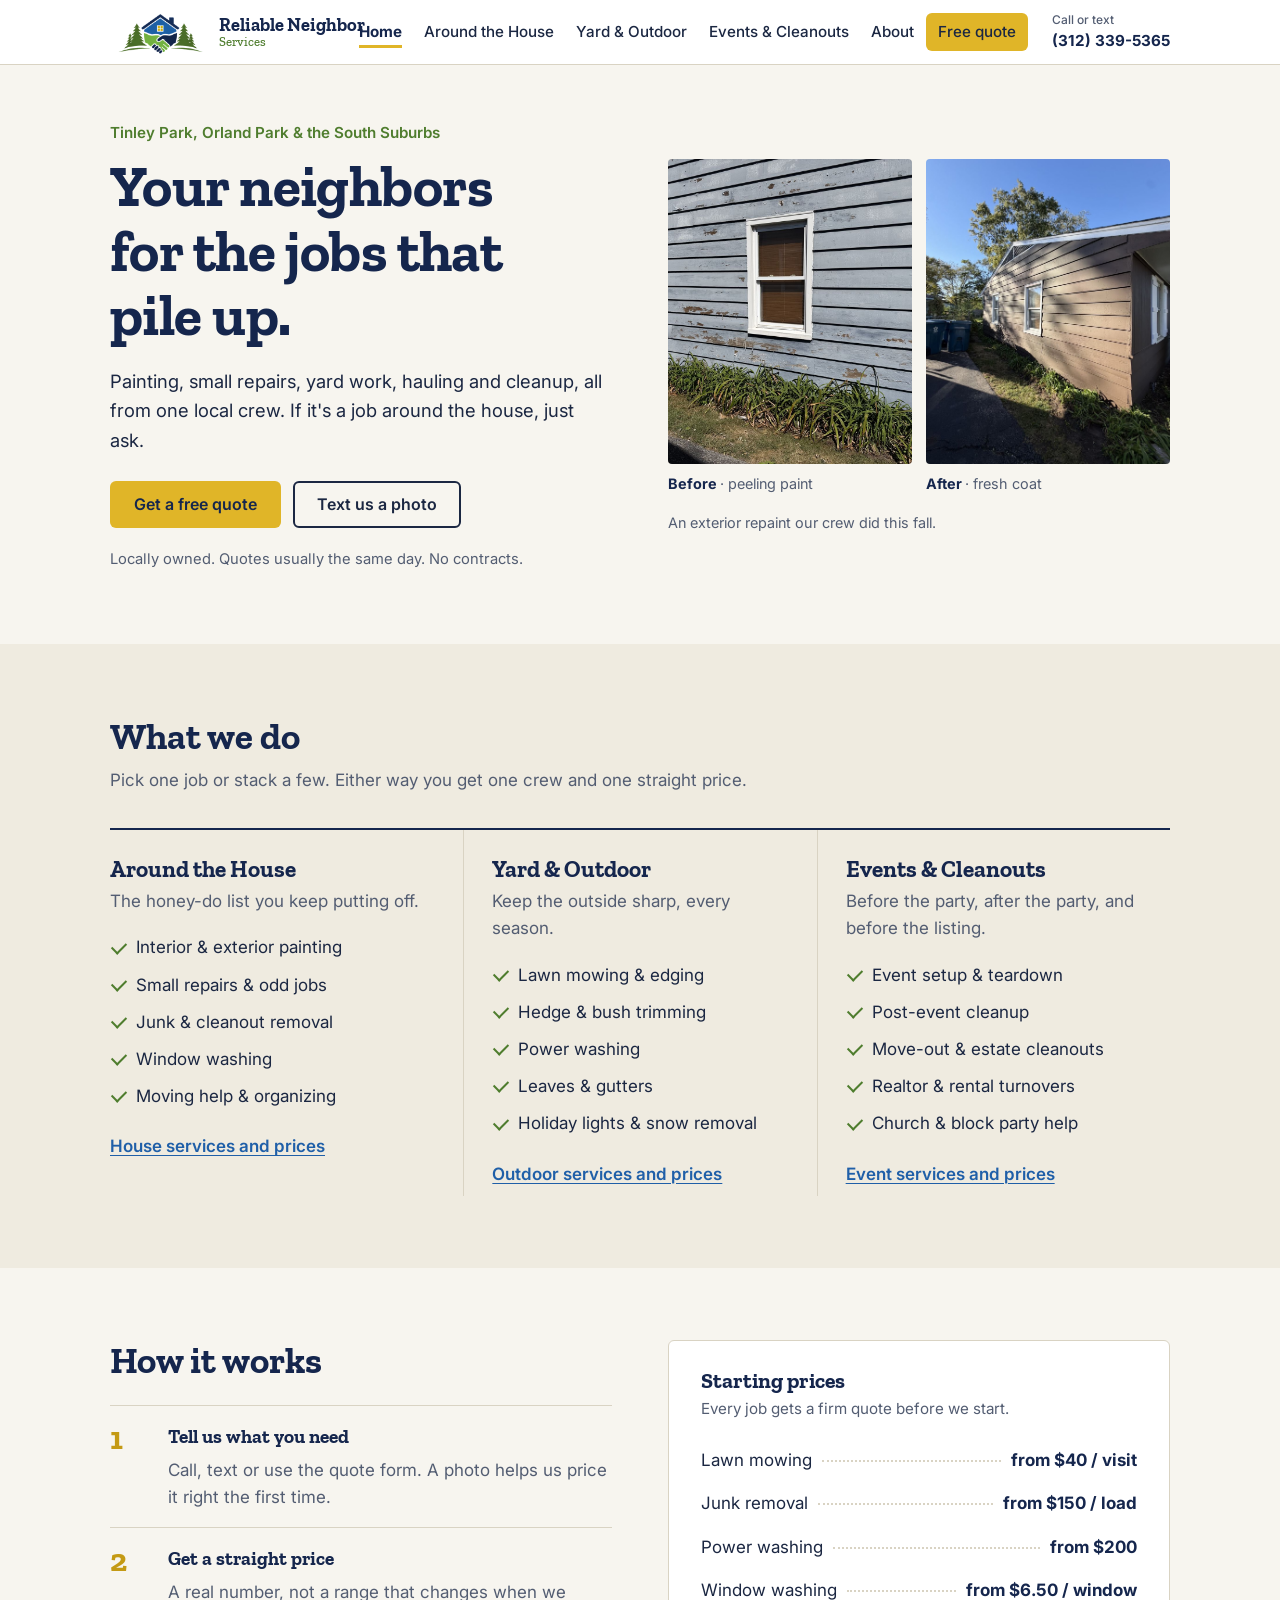
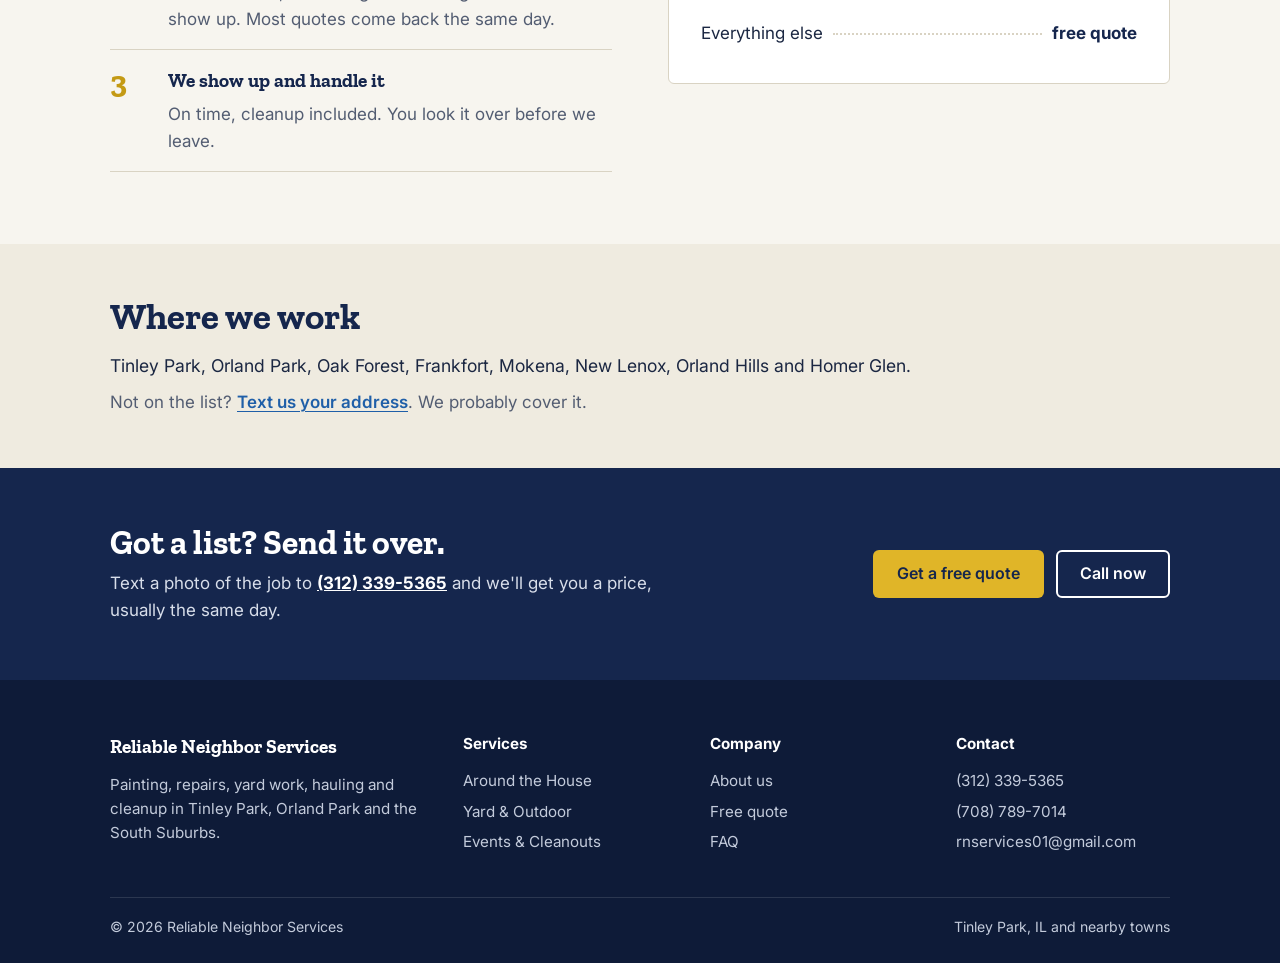
==== index.html @ 175cf283 "Fix broken images and quote form, refresh design - Add the missing before/after job photos (resized " ====
<!doctype html>
<html lang="en">
<head>
  <meta charset="UTF-8" />
  <meta name="viewport" content="width=device-width, initial-scale=1" />
  <title>Reliable Neighbor Services | Handyman, Painting &amp; Yard Work in Tinley Park</title>
  <meta name="description" content="Local crew for painting, small repairs, lawn and hedge care, power washing, junk removal and event cleanup in Tinley Park, Orland Park and the South Suburbs. Free quotes, usually same day." />
  <link rel="canonical" href="https://reliableneighbors.com/" />
  <meta property="og:type" content="website" />
  <meta property="og:title" content="Reliable Neighbor Services | Handyman, Painting &amp; Yard Work in Tinley Park" />
  <meta property="og:description" content="Local crew for painting, small repairs, lawn and hedge care, power washing, junk removal and event cleanup in Tinley Park, Orland Park and the South Suburbs. Free quotes, usually same day." />
  <meta property="og:image" content="https://reliableneighbors.com/assets/after-siding.jpg" />
  <link rel="preconnect" href="https://fonts.googleapis.com" />
  <link rel="preconnect" href="https://fonts.gstatic.com" crossorigin />
  <link href="https://fonts.googleapis.com/css2?family=Zilla+Slab:wght@600;700&family=Inter:wght@400;500;600;700&display=swap" rel="stylesheet" />
  <link rel="icon" href="favicon.ico" sizes="any" />
  <link rel="apple-touch-icon" href="assets/logo-icon.png" />
  <link rel="stylesheet" href="style.css" />
  <script src="script.js" defer></script>
  <script type="application/ld+json">
  {"@context":"https://schema.org","@type":"HomeAndConstructionBusiness","name":"Reliable Neighbor Services","url":"https://reliableneighbors.com/","logo":"https://reliableneighbors.com/assets/logo-icon.png","image":"https://reliableneighbors.com/assets/after-siding.jpg","telephone":"+1-312-339-5365","email":"rnservices01@gmail.com","areaServed":["Tinley Park","Orland Park","Oak Forest","Frankfort","Mokena","New Lenox","Orland Hills","Homer Glen"]}
  </script>
</head>
<body>
<a class="skip" href="#main">Skip to content</a>

<header class="site">
  <div class="wrap head">
    <a href="index.html" class="brand">
      <img src="assets/logo-mark.png" alt="" width="99" height="44" />
      <span>Reliable Neighbor<small>Services</small></span>
    </a>
    <button class="menu-btn" type="button" aria-expanded="false" aria-controls="site-nav">Menu</button>
    <nav class="main" id="site-nav" aria-label="Main">
      <ul>
        <li><a href="index.html" aria-current="page">Home</a></li>
        <li><a href="around-the-house.html">Around the House</a></li>
        <li><a href="yard-outdoor.html">Yard &amp; Outdoor</a></li>
        <li><a href="events.html">Events &amp; Cleanouts</a></li>
        <li><a href="about.html">About</a></li>
        <li><a href="contact.html" class="btn btn-gold">Free quote</a></li>
      </ul>
    </nav>
    <a class="head-phone" href="tel:+13123395365"><small>Call or text</small>(312) 339-5365</a>
  </div>
</header>

<main id="main">
  <section class="hero">
    <div class="wrap hero-grid">
      <div>
        <p class="where">Tinley Park, Orland Park &amp; the South Suburbs</p>
        <h1>Your neighbors for the jobs that pile up.</h1>
        <p class="lede">Painting, small repairs, yard work, hauling and cleanup, all from one local crew. If it's a job around the house, just ask.</p>
        <div class="actions">
          <a class="btn btn-gold" href="contact.html">Get a free quote</a>
          <a class="btn btn-line" href="sms:+13123395365">Text us a photo</a>
        </div>
        <p class="fine">Locally owned. Quotes usually the same day. No contracts.</p>
      </div>
      <div class="ba">
          <figure>
            <img src="assets/before-siding.jpg" alt="Side of a house with old, peeling light-blue paint on the siding" width="1400" height="1050" loading="eager" />
            <figcaption>Before <span>&middot; peeling paint</span></figcaption>
          </figure>
          <figure>
            <img src="assets/after-siding.jpg" alt="The same house after our crew repainted the siding a warm brown" width="1050" height="1400" loading="eager" />
            <figcaption>After <span>&middot; fresh coat</span></figcaption>
          </figure>
          <p class="ba-note">An exterior repaint our crew did this fall.</p>
        </div>
    </div>
  </section>

  <section class="alt">
    <div class="wrap">
      <div class="sec-head">
        <h2>What we do</h2>
        <p>Pick one job or stack a few. Either way you get one crew and one straight price.</p>
      </div>
      <div class="divisions">
        <div class="division">
          <h3><a href="around-the-house.html">Around the House</a></h3>
          <p>The honey-do list you keep putting off.</p>
          <ul class="ticks">
            <li>Interior &amp; exterior painting</li>
            <li>Small repairs &amp; odd jobs</li>
            <li>Junk &amp; cleanout removal</li>
            <li>Window washing</li>
            <li>Moving help &amp; organizing</li>
          </ul>
          <a class="link" href="around-the-house.html">House services and prices</a>
        </div>
        <div class="division">
          <h3><a href="yard-outdoor.html">Yard &amp; Outdoor</a></h3>
          <p>Keep the outside sharp, every season.</p>
          <ul class="ticks">
            <li>Lawn mowing &amp; edging</li>
            <li>Hedge &amp; bush trimming</li>
            <li>Power washing</li>
            <li>Leaves &amp; gutters</li>
            <li>Holiday lights &amp; snow removal</li>
          </ul>
          <a class="link" href="yard-outdoor.html">Outdoor services and prices</a>
        </div>
        <div class="division">
          <h3><a href="events.html">Events &amp; Cleanouts</a></h3>
          <p>Before the party, after the party, and before the listing.</p>
          <ul class="ticks">
            <li>Event setup &amp; teardown</li>
            <li>Post-event cleanup</li>
            <li>Move-out &amp; estate cleanouts</li>
            <li>Realtor &amp; rental turnovers</li>
            <li>Church &amp; block party help</li>
          </ul>
          <a class="link" href="events.html">Event services and prices</a>
        </div>
      </div>
    </div>
  </section>

  <section>
    <div class="wrap split">
      <div>
        <h2 class="sec">How it works</h2>
        <ol class="steps" style="margin-top:24px">
          <li><b>Tell us what you need</b><p>Call, text or use the quote form. A photo helps us price it right the first time.</p></li>
          <li><b>Get a straight price</b><p>A real number, not a range that changes when we show up. Most quotes come back the same day.</p></li>
          <li><b>We show up and handle it</b><p>On time, cleanup included. You look it over before we leave.</p></li>
        </ol>
      </div>
      <div class="rates">
        <h3>Starting prices</h3>
        <p class="sub">Every job gets a firm quote before we start.</p>
        <ul class="rate-list">
          <li><span class="n">Lawn mowing</span><span class="p">from $40 / visit</span></li>
          <li><span class="n">Junk removal</span><span class="p">from $150 / load</span></li>
          <li><span class="n">Power washing</span><span class="p">from $200</span></li>
          <li><span class="n">Window washing</span><span class="p">from $6.50 / window</span></li>
          <li><span class="n">Everything else</span><span class="p">free quote</span></li>
        </ul>
      </div>
    </div>
  </section>

  <section class="alt tight">
    <div class="wrap">
      <h2 class="sec">Where we work</h2>
      <p class="towns" style="margin-top:12px">Tinley Park, Orland Park, Oak Forest, Frankfort, Mokena, New Lenox, Orland Hills and Homer Glen.</p>
      <p class="muted" style="margin-top:6px">Not on the list? <a class="link" href="sms:+13123395365">Text us your address</a>. We probably cover it.</p>
    </div>
  </section>

  <!-- REVIEWS: add 2-3 real ones here once you have them (first name + last initial + town). -->

  <section class="cta-band">
    <div class="wrap">
      <div>
        <h2>Got a list? Send it over.</h2>
        <p>Text a photo of the job to <a href="sms:+13123395365">(312) 339-5365</a> and we'll get you a price, usually the same day.</p>
      </div>
      <div class="actions">
        <a class="btn btn-gold" href="contact.html">Get a free quote</a>
        <a class="btn btn-line" href="tel:+13123395365">Call now</a>
      </div>
    </div>
  </section>
</main>

<footer class="site">
  <div class="wrap">
    <div class="foot-grid">
      <div>
        <div class="foot-name">Reliable Neighbor Services</div>
        <p>Painting, repairs, yard work, hauling and cleanup in Tinley Park, Orland Park and the South Suburbs.</p>
      </div>
      <div>
        <h4>Services</h4>
        <ul>
          <li><a href="around-the-house.html">Around the House</a></li>
          <li><a href="yard-outdoor.html">Yard &amp; Outdoor</a></li>
          <li><a href="events.html">Events &amp; Cleanouts</a></li>
        </ul>
      </div>
      <div>
        <h4>Company</h4>
        <ul>
          <li><a href="about.html">About us</a></li>
          <li><a href="contact.html">Free quote</a></li>
          <li><a href="contact.html#faq">FAQ</a></li>
        </ul>
      </div>
      <div>
        <h4>Contact</h4>
        <ul>
          <li><a href="tel:+13123395365">(312) 339-5365</a></li>
          <li><a href="tel:+17087897014">(708) 789-7014</a></li>
          <li><a href="mailto:rnservices01@gmail.com">rnservices01@gmail.com</a></li>
        </ul>
      </div>
    </div>
    <div class="foot-bottom">
      <span>&copy; 2026 Reliable Neighbor Services</span>
      <span>Tinley Park, IL and nearby towns</span>
    </div>
  </div>
</footer>

<div class="callbar">
  <a href="tel:+13123395365">Call</a>
  <a href="sms:+13123395365">Text for a quote</a>
</div>
</body>
</html>
---- style.css ----
/* Reliable Neighbor Services
   Colors and fonts follow 01 Brand/Brand Guide.txt */
:root {
  --navy: #15264d;
  --navy-dk: #0e1b38;
  --blue: #1f5fa8;
  --green: #4f7d2e;
  --gold: #e0b528;
  --gold-dk: #c49a14;
  --paper: #f7f5ef;
  --paper-2: #efebe0;
  --ink: #1b2742;
  --soft: #535d72;
  --line: #d9d3c3;
}

* { box-sizing: border-box; }
body {
  margin: 0;
  background: var(--paper);
  color: var(--ink);
  font-family: "Inter", system-ui, -apple-system, "Segoe UI", sans-serif;
  font-size: 1.0625rem;
  line-height: 1.6;
  -webkit-font-smoothing: antialiased;
}
h1, h2, h3 { font-family: "Zilla Slab", Georgia, serif; margin: 0; line-height: 1.12; font-weight: 700; color: var(--navy); }
p { margin: 0; }
a { color: inherit; }
ul, ol { margin: 0; padding: 0; list-style: none; }
img { max-width: 100%; height: auto; display: block; }
.wrap { max-width: 1100px; margin: 0 auto; padding: 0 20px; }
.muted { color: var(--soft); }

:focus-visible { outline: 3px solid var(--gold); outline-offset: 2px; }

.skip { position: absolute; left: -9999px; top: 0; background: var(--navy); color: #fff; padding: 10px 16px; z-index: 100; }
.skip:focus { left: 10px; top: 10px; }

/* ---------- Buttons ---------- */
.btn {
  display: inline-block;
  padding: 12px 22px;
  border-radius: 6px;
  font-family: inherit;
  font-size: 1rem;
  font-weight: 600;
  line-height: 1.2;
  text-decoration: none;
  border: 2px solid transparent;
  cursor: pointer;
  text-align: center;
}
.btn-gold { background: var(--gold); color: var(--navy); }
.btn-gold:hover { background: var(--gold-dk); }
.btn-navy { background: var(--navy); color: #fff; }
.btn-navy:hover { background: var(--blue); }
.btn-line { border-color: currentColor; background: transparent; }
.btn-line:hover { background: rgba(127, 127, 127, 0.12); }
.btn[disabled] { opacity: 0.6; cursor: wait; }

.link { color: var(--blue); font-weight: 600; text-decoration: underline; text-underline-offset: 3px; text-decoration-thickness: 1px; }
.link:hover { text-decoration-thickness: 2px; }

/* ---------- Header ---------- */
header.site { background: #fff; border-bottom: 1px solid var(--line); position: sticky; top: 0; z-index: 50; }
.head { display: flex; align-items: center; gap: 24px; padding-top: 10px; padding-bottom: 10px; }
.brand { display: flex; align-items: center; gap: 10px; text-decoration: none; color: var(--navy); }
.brand img { height: 44px; width: auto; }
.brand span { white-space: nowrap; font-family: "Zilla Slab", serif; font-weight: 700; font-size: 1.15rem; line-height: 1.05; }
.brand small { display: block; font-size: 0.8rem; font-weight: 500; color: var(--green); }
nav.main { margin-left: auto; }
nav.main ul { display: flex; gap: 2px; align-items: center; }
nav.main a { display: block; white-space: nowrap; padding: 8px 10px; font-weight: 500; font-size: 0.95rem; color: var(--ink); text-decoration: none; }
nav.main a:hover { color: var(--blue); }
nav.main a[aria-current="page"] { color: var(--navy); font-weight: 700; text-decoration: underline; text-decoration-color: var(--gold); text-decoration-thickness: 3px; text-underline-offset: 8px; }
.head-phone { font-weight: 700; color: var(--navy); text-decoration: none; white-space: nowrap; font-size: 0.95rem; }
.head-phone small { display: block; font-weight: 500; color: var(--soft); font-size: 0.75rem; }
.menu-btn { display: none; margin-left: auto; background: none; border: 1px solid var(--line); border-radius: 6px; padding: 8px 14px; font-family: inherit; font-size: 0.95rem; font-weight: 600; color: var(--navy); cursor: pointer; }
@media (max-width: 1180px) { .head-phone { display: none; } }
@media (max-width: 960px) {
  .menu-btn { display: block; }
  nav.main { display: none; position: absolute; top: 100%; left: 0; right: 0; background: #fff; border-bottom: 1px solid var(--line); }
  nav.main.open { display: block; }
  nav.main ul { flex-direction: column; align-items: stretch; padding: 8px 20px 18px; }
  nav.main a { padding: 12px 0; border-bottom: 1px solid var(--paper-2); font-size: 1rem; }
  nav.main a[aria-current="page"] { text-underline-offset: 6px; }
  nav.main .btn { margin-top: 12px; border-bottom: 0; }
}

/* ---------- Home hero ---------- */
.hero { padding: 56px 0 72px; }
.hero-grid { display: grid; grid-template-columns: 1fr 1fr; gap: 56px; align-items: center; }
.hero .where { font-weight: 600; color: var(--green); font-size: 0.95rem; }
.hero h1 { font-size: clamp(2.3rem, 5vw, 3.6rem); margin-top: 10px; max-width: 14ch; letter-spacing: -0.01em; }
.hero .lede { margin-top: 18px; font-size: 1.15rem; max-width: 44ch; }
.actions { margin-top: 26px; display: flex; gap: 12px; flex-wrap: wrap; align-items: center; }
.hero .fine { margin-top: 20px; font-size: 0.92rem; color: var(--soft); }
@media (max-width: 860px) { .hero { padding: 36px 0 56px; } .hero-grid { grid-template-columns: 1fr; gap: 36px; } }

/* Before / after photos */
.ba { display: grid; grid-template-columns: 1fr 1fr; gap: 14px; margin: 0; }
.ba figure { margin: 0; }
.ba img { width: 100%; aspect-ratio: 4 / 5; object-fit: cover; border-radius: 4px; background: var(--paper-2); }
.ba figure:first-child img { object-position: 62% 50%; }
.ba figcaption { margin-top: 8px; font-weight: 700; font-size: 0.9rem; color: var(--navy); }
.ba figcaption span { font-weight: 400; color: var(--soft); }
.ba-note { grid-column: 1 / -1; font-size: 0.9rem; color: var(--soft); margin-top: 2px; }

/* ---------- Sub-page header ---------- */
.page-hero { background: var(--navy); color: #fff; padding: 52px 0 48px; }
.crumb { font-size: 0.9rem; color: #b7c0d3; }
.crumb a { color: #fff; }
.page-hero h1 { color: #fff; font-size: clamp(2rem, 4.2vw, 2.9rem); margin-top: 8px; max-width: 22ch; }
.page-hero p { margin-top: 14px; color: #d8deea; font-size: 1.1rem; max-width: 58ch; }

/* ---------- Sections ---------- */
section { padding: 72px 0; }
section.tight { padding: 52px 0; }
.alt { background: var(--paper-2); }
.sec-head { max-width: 62ch; margin-bottom: 34px; }
.sec-head h2, h2.sec { font-size: clamp(1.75rem, 3.2vw, 2.3rem); }
.sec-head p { margin-top: 10px; color: var(--soft); }
.kicker { font-weight: 600; color: var(--green); font-size: 0.95rem; margin-bottom: 6px; }

/* Home: what we do (three columns, rules between) */
.divisions { display: grid; grid-template-columns: repeat(3, 1fr); border-top: 2px solid var(--navy); }
.division { padding: 26px 28px 8px 0; }
.division + .division { padding-left: 28px; border-left: 1px solid var(--line); }
.division h3 { font-size: 1.45rem; }
.division h3 a { text-decoration: none; }
.division h3 a:hover { color: var(--blue); }
.division > p { color: var(--soft); margin-top: 6px; }
.division ul { margin: 14px 0 18px; }
.division li { padding: 3px 0; }
@media (max-width: 860px) {
  .divisions { grid-template-columns: 1fr; }
  .division, .division + .division { padding: 24px 0 8px; border-left: 0; }
  .division + .division { border-top: 1px solid var(--line); }
}

/* Rate card / price list */
.rates { background: #fff; border: 1px solid var(--line); border-radius: 6px; padding: 28px 32px; }
.rates h3 { font-size: 1.35rem; }
.rates .sub { color: var(--soft); font-size: 0.95rem; margin-top: 4px; }
.rate-list { margin-top: 18px; }
.rate-list li { display: flex; align-items: baseline; gap: 10px; padding: 8px 0; }
.rate-list li::after { content: ""; order: 2; flex: 1; border-bottom: 2px dotted var(--line); transform: translateY(-4px); }
.rate-list .n { order: 1; }
.rate-list .p { order: 3; font-weight: 700; color: var(--navy); white-space: nowrap; }

/* Two-up layout */
.split { display: grid; grid-template-columns: 1fr 1fr; gap: 56px; align-items: start; }
.split.center { align-items: center; }
@media (max-width: 860px) { .split { grid-template-columns: 1fr; gap: 36px; } }

/* Numbered steps (plain) */
.steps { counter-reset: s; }
.steps li { counter-increment: s; display: grid; grid-template-columns: 44px 1fr; gap: 4px 14px; padding: 16px 0; border-top: 1px solid var(--line); }
.steps li:last-child { border-bottom: 1px solid var(--line); }
.steps li::before { content: counter(s); grid-row: span 2; font-family: "Zilla Slab", serif; font-weight: 700; font-size: 2rem; line-height: 1; color: var(--gold-dk); }
.steps b { font-family: "Zilla Slab", serif; font-size: 1.2rem; color: var(--navy); }
.steps p { color: var(--soft); }

/* Simple checklist */
.ticks li { padding: 5px 0 5px 26px; position: relative; }
.ticks li::before { content: ""; position: absolute; left: 2px; top: 0.72em; width: 12px; height: 7px; border-left: 2.5px solid var(--green); border-bottom: 2.5px solid var(--green); transform: rotate(-45deg); }

/* Service list (sub-pages): rows instead of card grid */
.svc-list { display: grid; grid-template-columns: 1fr 1fr; column-gap: 56px; border-top: 2px solid var(--navy); }
.svc-list li { display: grid; grid-template-columns: 1fr auto; gap: 2px 18px; padding: 18px 0; border-bottom: 1px solid var(--line); }
.svc-list h3 { font-size: 1.2rem; }
.svc-list .price { font-weight: 700; color: var(--navy); white-space: nowrap; font-size: 0.95rem; text-align: right; }
.svc-list .price.ask { font-weight: 500; color: var(--soft); }
.svc-list p { grid-column: 1 / -1; color: var(--soft); font-size: 0.98rem; }
@media (max-width: 760px) { .svc-list { grid-template-columns: 1fr; } }

/* Boxed list */
.box { background: #fff; border: 1px solid var(--line); border-left: 4px solid var(--gold); border-radius: 4px; padding: 24px 28px; }
.box h3 { font-size: 1.25rem; margin-bottom: 8px; }
.box li { padding: 7px 0; border-bottom: 1px solid var(--paper-2); }
.box li:last-child { border: 0; }

/* Team */
.team { display: grid; grid-template-columns: repeat(3, 1fr); gap: 40px; }
.member h3 { font-size: 1.3rem; }
.member .role { color: var(--green); font-weight: 600; font-size: 0.95rem; }
.member p { color: var(--soft); margin-top: 10px; }
@media (max-width: 860px) { .team { grid-template-columns: 1fr; gap: 28px; } }

/* Towns */
.towns { font-size: 1.1rem; line-height: 1.9; }

/* CTA band */
.cta-band { background: var(--navy); color: #fff; padding: 56px 0; }
.cta-band .wrap { display: flex; justify-content: space-between; align-items: center; gap: 24px 40px; flex-wrap: wrap; }
.cta-band h2 { color: #fff; font-size: clamp(1.6rem, 3vw, 2.1rem); }
.cta-band p { color: #d8deea; margin-top: 8px; max-width: 54ch; }
.cta-band .actions { margin-top: 0; }
.cta-band .btn-line { color: #fff; }
.cta-band a:not(.btn) { color: #fff; font-weight: 700; }

/* FAQ */
.faq { max-width: 760px; }
details { border-bottom: 1px solid var(--line); padding: 16px 0; }
details:first-of-type { border-top: 1px solid var(--line); }
summary { font-weight: 600; cursor: pointer; color: var(--navy); }
details p { margin-top: 8px; color: var(--soft); }

/* ---------- Contact ---------- */
.contact-grid { display: grid; grid-template-columns: 0.8fr 1.2fr; gap: 56px; align-items: start; }
.info dt { font-weight: 700; color: var(--navy); margin-top: 22px; }
.info dt:first-child { margin-top: 0; }
.info dd { margin: 2px 0 0; color: var(--soft); }
.info dd.big a { font-family: "Zilla Slab", serif; font-size: 1.4rem; font-weight: 700; color: var(--navy); text-decoration: none; }
.info dd.big a:hover { color: var(--blue); }
form.quote { background: #fff; border: 1px solid var(--line); border-radius: 6px; padding: 30px; }
form.quote h2 { font-size: 1.6rem; }
form.quote .intro { color: var(--soft); margin: 6px 0 22px; font-size: 0.98rem; }
.field { margin-bottom: 16px; }
.field label { display: block; font-size: 0.95rem; font-weight: 600; margin-bottom: 6px; color: var(--navy); }
.field label .opt { font-weight: 400; color: var(--soft); }
.field input, .field select, .field textarea {
  width: 100%; padding: 11px 12px; border: 1px solid #c9c2ae; border-radius: 4px;
  font: inherit; font-size: 1rem; background: #fff; color: var(--ink);
}
.field input:focus, .field select:focus, .field textarea:focus { border-color: var(--navy); outline: 2px solid var(--gold); outline-offset: 0; }
.field input:user-invalid, .field select:user-invalid { border-color: #b3261e; }
.field textarea { min-height: 120px; resize: vertical; }
.two { display: grid; grid-template-columns: 1fr 1fr; gap: 0 14px; }
.hp { position: absolute; left: -9999px; width: 1px; height: 1px; overflow: hidden; }
form.quote button[type="submit"] { width: 100%; margin-top: 4px; }
.form-note { margin-top: 12px; font-size: 0.88rem; color: var(--soft); text-align: center; }
.form-status { margin-top: 14px; padding: 14px 16px; border-radius: 4px; background: #fdf1ef; border: 1px solid #e4b4ad; color: #6e1d16; font-size: 0.95rem; }
.form-status a { font-weight: 700; }
@media (max-width: 860px) { .contact-grid { grid-template-columns: 1fr; gap: 40px; } }
@media (max-width: 560px) { .two { grid-template-columns: 1fr; } form.quote { padding: 22px 18px; } }

/* ---------- Footer ---------- */
footer.site { background: var(--navy-dk); color: #c3cbdb; padding: 52px 0 24px; font-size: 0.95rem; }
footer.site a { text-decoration: none; }
footer.site a:hover { color: #fff; text-decoration: underline; }
.foot-grid { display: grid; grid-template-columns: 1.5fr 1fr 1fr 1fr; gap: 32px; }
.foot-name { font-family: "Zilla Slab", serif; font-weight: 700; font-size: 1.2rem; color: #fff; }
footer.site p { margin-top: 10px; max-width: 34ch; }
footer.site h4 { color: #fff; font-size: 0.95rem; margin: 0 0 10px; }
footer.site li { padding: 3px 0; }
.foot-bottom { margin-top: 40px; padding-top: 18px; border-top: 1px solid rgba(255, 255, 255, 0.12); display: flex; justify-content: space-between; flex-wrap: wrap; gap: 10px; font-size: 0.88rem; }
@media (max-width: 860px) { .foot-grid { grid-template-columns: 1fr 1fr; } }
@media (max-width: 520px) { .foot-grid { grid-template-columns: 1fr; } }

/* Mobile call bar */
.callbar { display: none; }
@media (max-width: 700px) {
  .callbar { display: flex; position: fixed; bottom: 0; left: 0; right: 0; z-index: 60; border-top: 1px solid rgba(0, 0, 0, 0.15); }
  .callbar a { flex: 1; text-align: center; padding: 15px; font-weight: 700; text-decoration: none; }
  .callbar a:first-child { background: var(--navy); color: #fff; }
  .callbar a:last-child { background: var(--gold); color: var(--navy); }
  body { padding-bottom: 54px; }
}
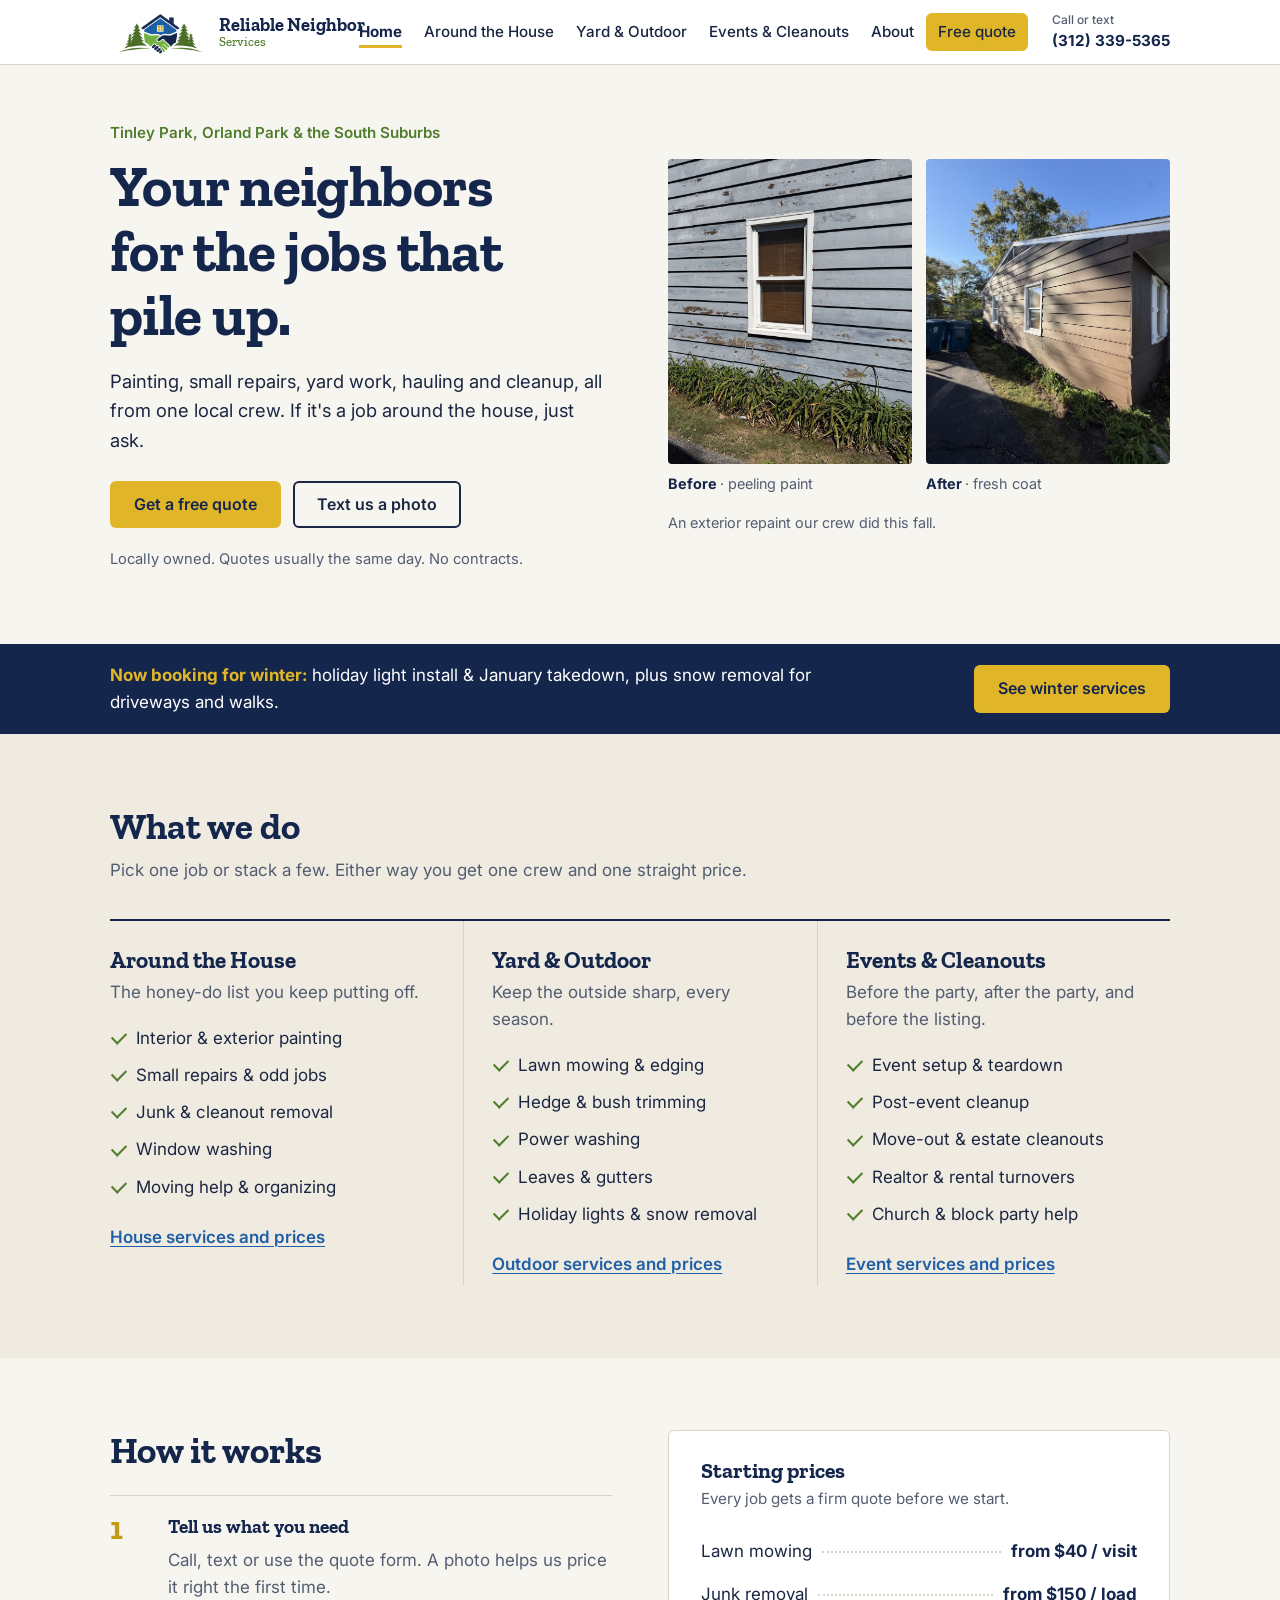
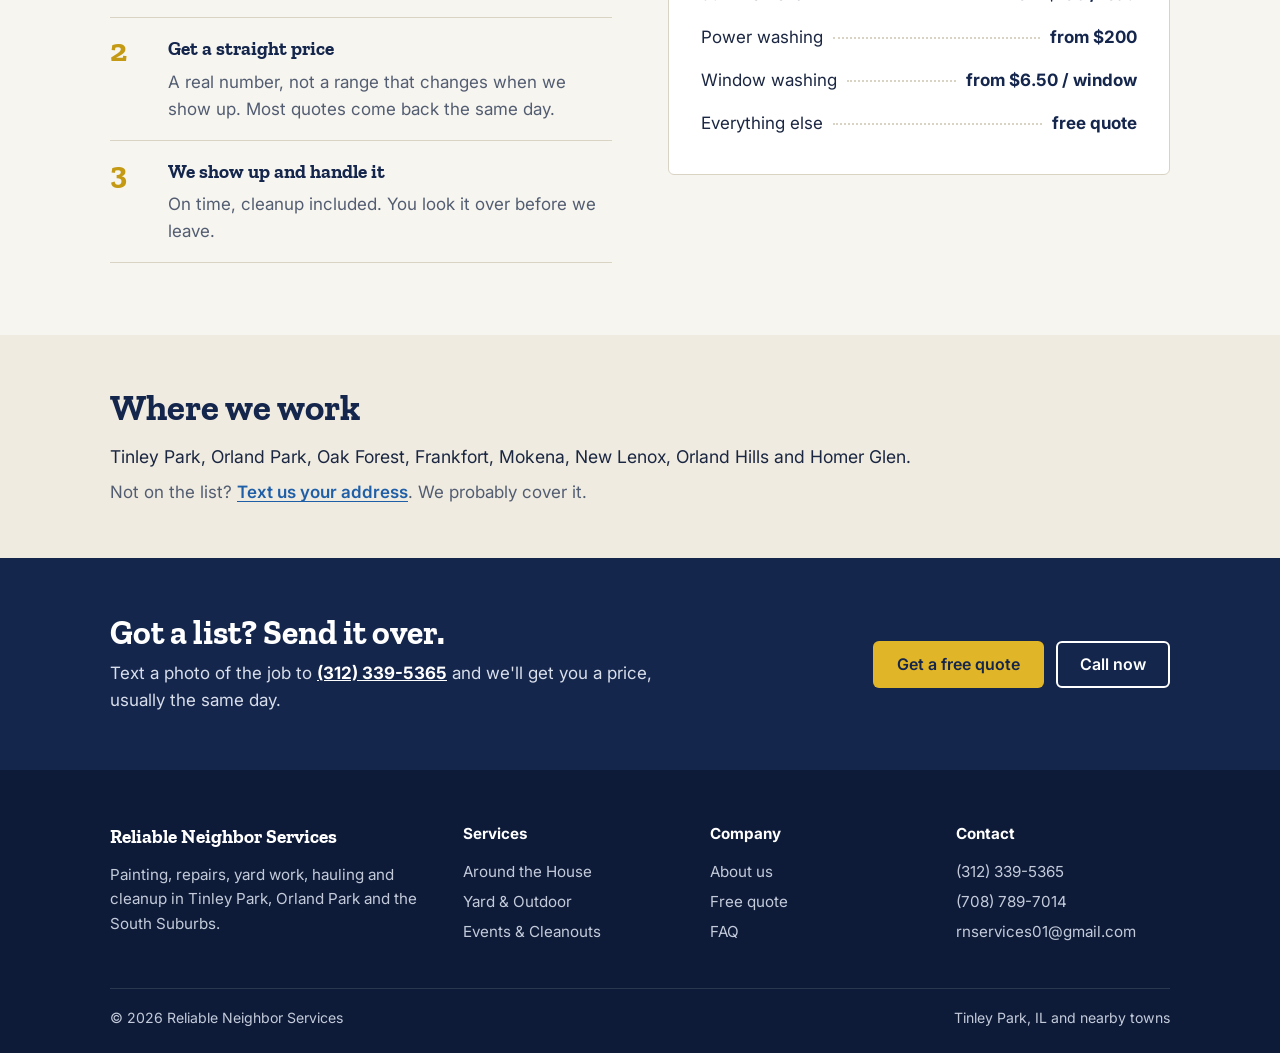
==== commit a161a679: "Add sitemap, robots.txt, branded 404 page and winter promo strip on home page Co-Authored-By: Claude" ====
--- a/index.html
+++ b/index.html
@@ -72,6 +72,14 @@
     </div>
   </section>
 
+  <!-- SEASONAL: swap this text each season (spring: lawn & power washing; summer: mowing; fall/winter: below). -->
+  <section class="season">
+    <div class="wrap season-row">
+      <p><b>Now booking for winter:</b> holiday light install &amp; January takedown, plus snow removal for driveways and walks.</p>
+      <a class="btn btn-gold" href="yard-outdoor.html#seasonal">See winter services</a>
+    </div>
+  </section>
+
   <section class="alt">
     <div class="wrap">
       <div class="sec-head">
--- a/style.css
+++ b/style.css
@@ -258,3 +258,13 @@
   .callbar a:last-child { background: var(--gold); color: var(--navy); }
   body { padding-bottom: 54px; }
 }
+
+/* Seasonal promo strip (home page) */
+.season { background: var(--navy); color: #fff; padding: 18px 0; }
+.season-row { display: flex; align-items: center; justify-content: space-between; gap: 16px; flex-wrap: wrap; }
+.season p { margin: 0; max-width: 70ch; }
+.season b { color: var(--gold); }
+
+/* 404 page */
+.notfound ul { margin-top: 18px; }
+.notfound li { padding: 4px 0; }
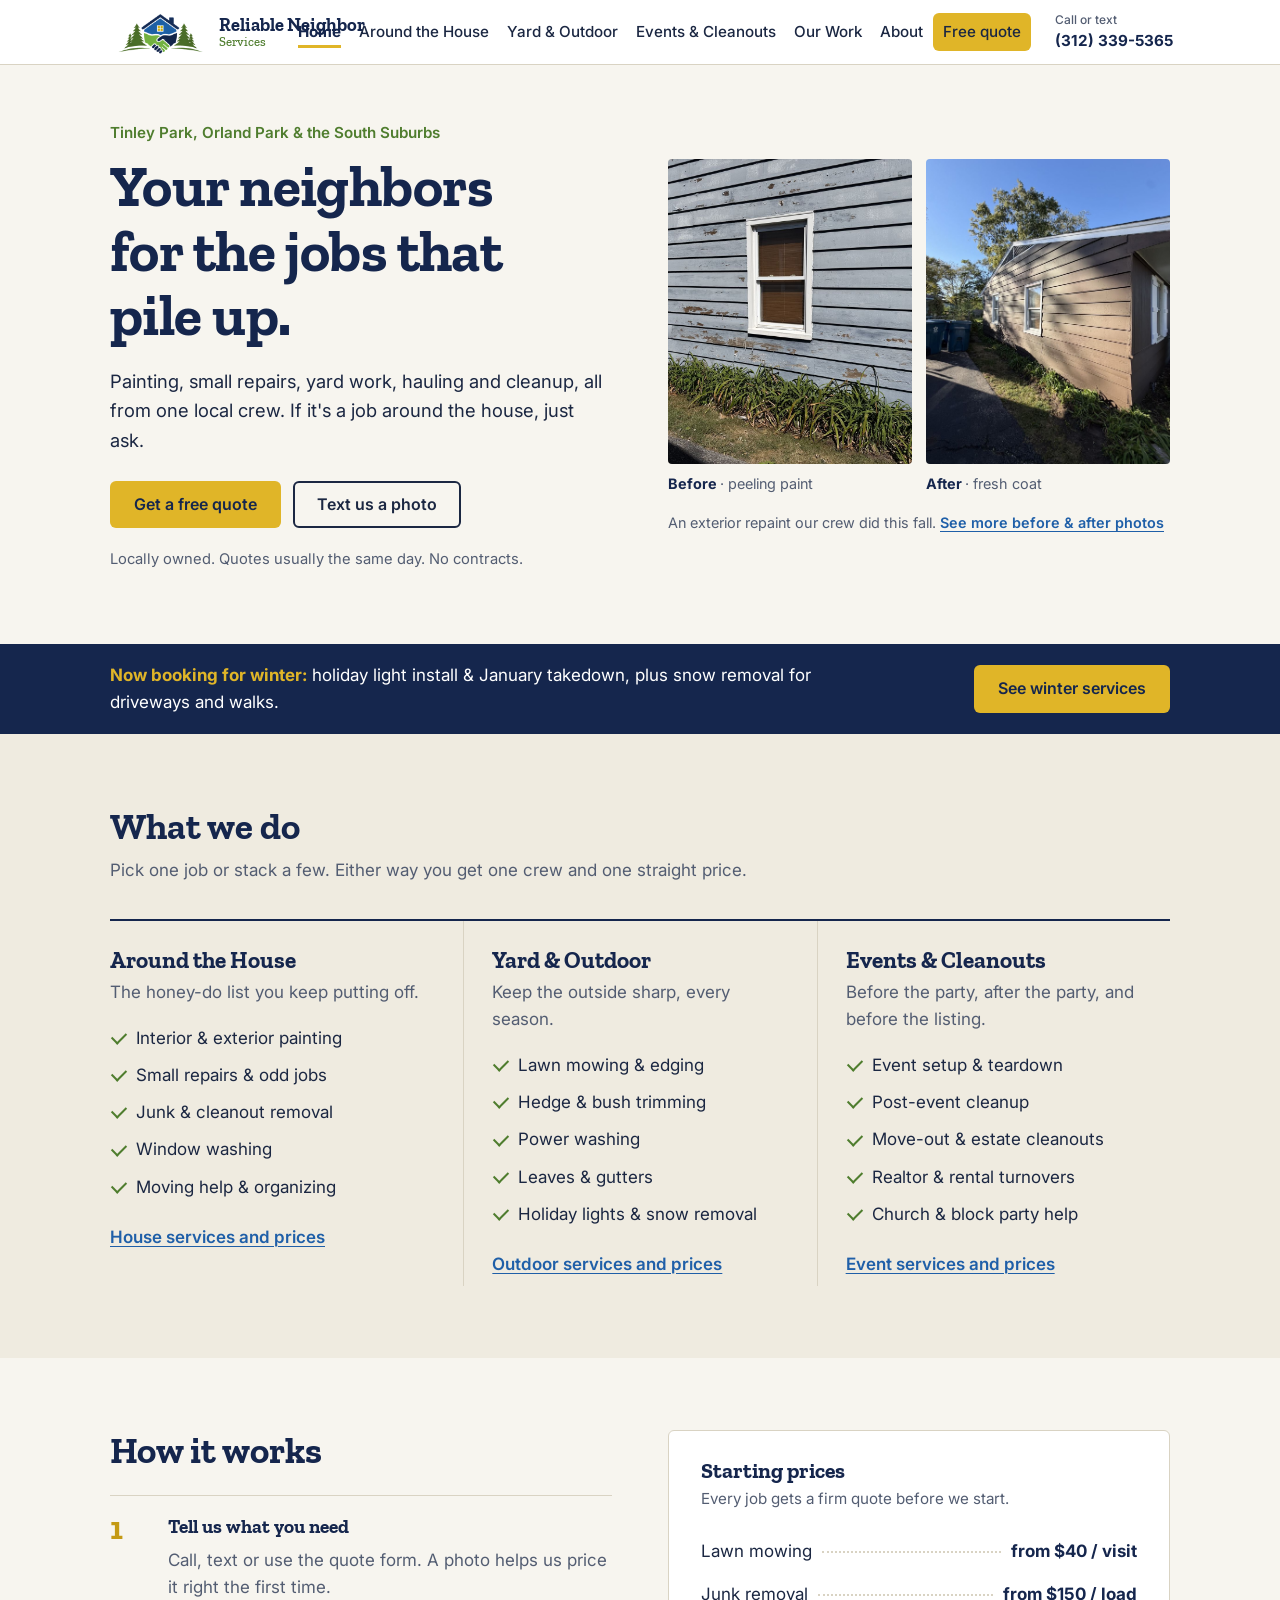
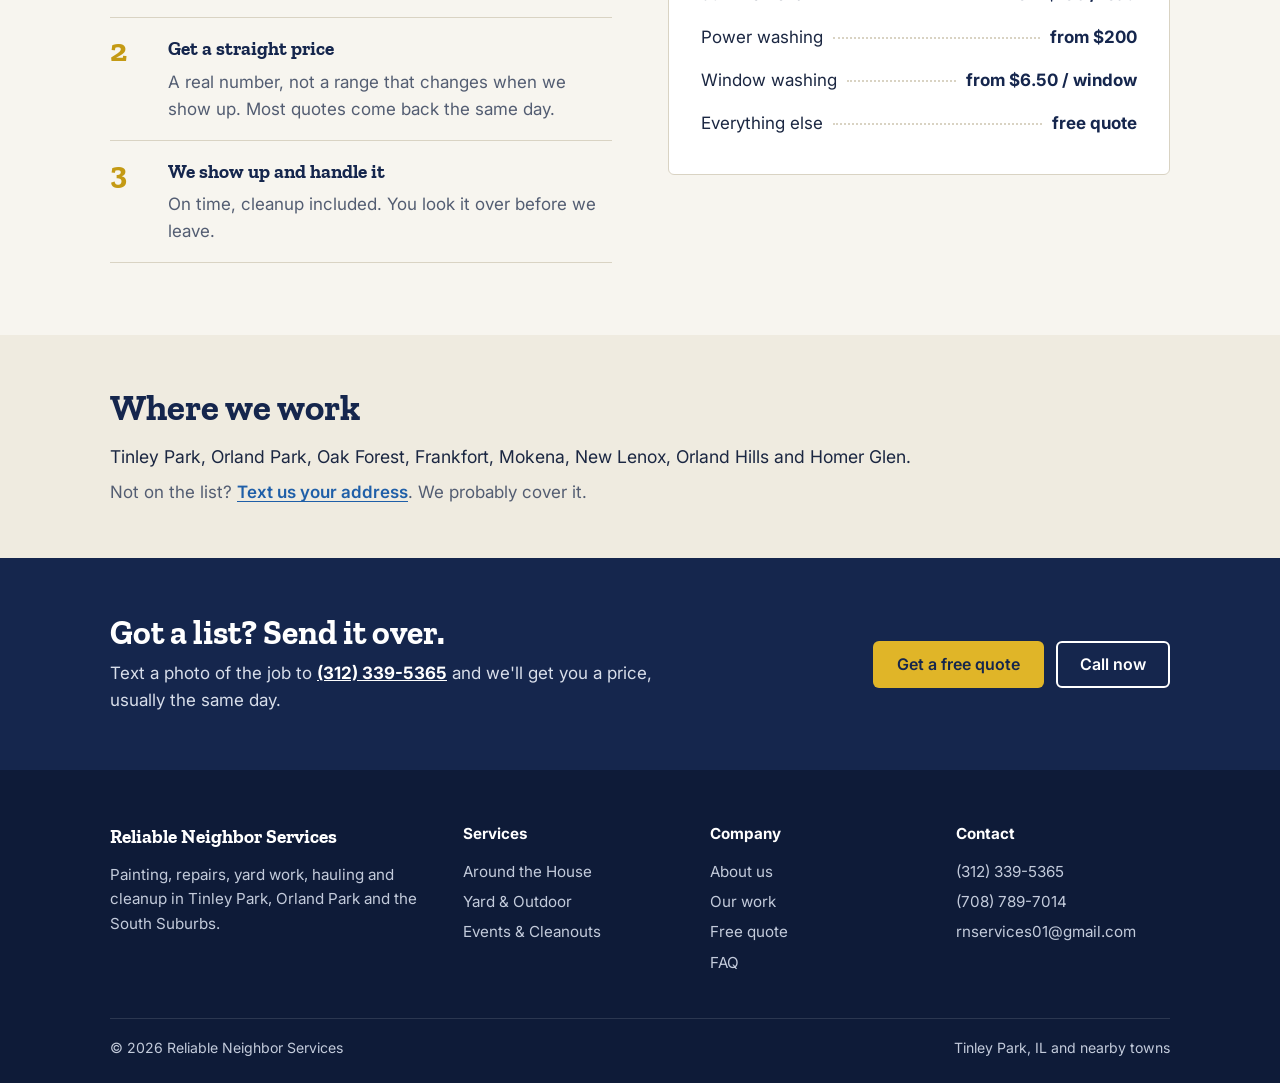
==== commit cf085f78: "Add Our Work gallery page with before/after repaint photos Co-Authored-By: Claude Opus 5.5 <noreply@" ====
--- a/index.html
+++ b/index.html
@@ -37,6 +37,7 @@
         <li><a href="around-the-house.html">Around the House</a></li>
         <li><a href="yard-outdoor.html">Yard &amp; Outdoor</a></li>
         <li><a href="events.html">Events &amp; Cleanouts</a></li>
+        <li><a href="work.html">Our Work</a></li>
         <li><a href="about.html">About</a></li>
         <li><a href="contact.html" class="btn btn-gold">Free quote</a></li>
       </ul>
@@ -67,7 +68,7 @@
             <img src="assets/after-siding.jpg" alt="The same house after our crew repainted the siding a warm brown" width="1050" height="1400" loading="eager" />
             <figcaption>After <span>&middot; fresh coat</span></figcaption>
           </figure>
-          <p class="ba-note">An exterior repaint our crew did this fall.</p>
+          <p class="ba-note">An exterior repaint our crew did this fall. <a class="link" href="work.html">See more before &amp; after photos</a></p>
         </div>
     </div>
   </section>
@@ -194,6 +195,7 @@
         <h4>Company</h4>
         <ul>
           <li><a href="about.html">About us</a></li>
+          <li><a href="work.html">Our work</a></li>
           <li><a href="contact.html">Free quote</a></li>
           <li><a href="contact.html#faq">FAQ</a></li>
         </ul>
--- a/style.css
+++ b/style.css
@@ -71,7 +71,7 @@
 .brand small { display: block; font-size: 0.8rem; font-weight: 500; color: var(--green); }
 nav.main { margin-left: auto; }
 nav.main ul { display: flex; gap: 2px; align-items: center; }
-nav.main a { display: block; white-space: nowrap; padding: 8px 10px; font-weight: 500; font-size: 0.95rem; color: var(--ink); text-decoration: none; }
+nav.main a { display: block; white-space: nowrap; padding: 8px 8px; font-weight: 500; font-size: 0.95rem; color: var(--ink); text-decoration: none; }
 nav.main a:hover { color: var(--blue); }
 nav.main a[aria-current="page"] { color: var(--navy); font-weight: 700; text-decoration: underline; text-decoration-color: var(--gold); text-decoration-thickness: 3px; text-underline-offset: 8px; }
 .head-phone { font-weight: 700; color: var(--navy); text-decoration: none; white-space: nowrap; font-size: 0.95rem; }
@@ -106,6 +106,15 @@
 .ba figcaption { margin-top: 8px; font-weight: 700; font-size: 0.9rem; color: var(--navy); }
 .ba figcaption span { font-weight: 400; color: var(--soft); }
 .ba-note { grid-column: 1 / -1; font-size: 0.9rem; color: var(--soft); margin-top: 2px; }
+
+/* ---------- Our Work gallery ---------- */
+.work-list { display: grid; gap: 44px; }
+.pair { display: grid; grid-template-columns: 1fr 1fr; gap: 14px; }
+.pair figure { margin: 0; }
+.pair img { width: 100%; aspect-ratio: 4 / 3; object-fit: cover; border-radius: 4px; background: var(--paper-2); }
+.pair figcaption { margin-top: 8px; font-weight: 700; font-size: 0.9rem; color: var(--navy); }
+.pair figcaption span { font-weight: 400; color: var(--soft); }
+@media (max-width: 640px) { .pair { grid-template-columns: 1fr; } .work-list { gap: 36px; } }
 
 /* ---------- Sub-page header ---------- */
 .page-hero { background: var(--navy); color: #fff; padding: 52px 0 48px; }
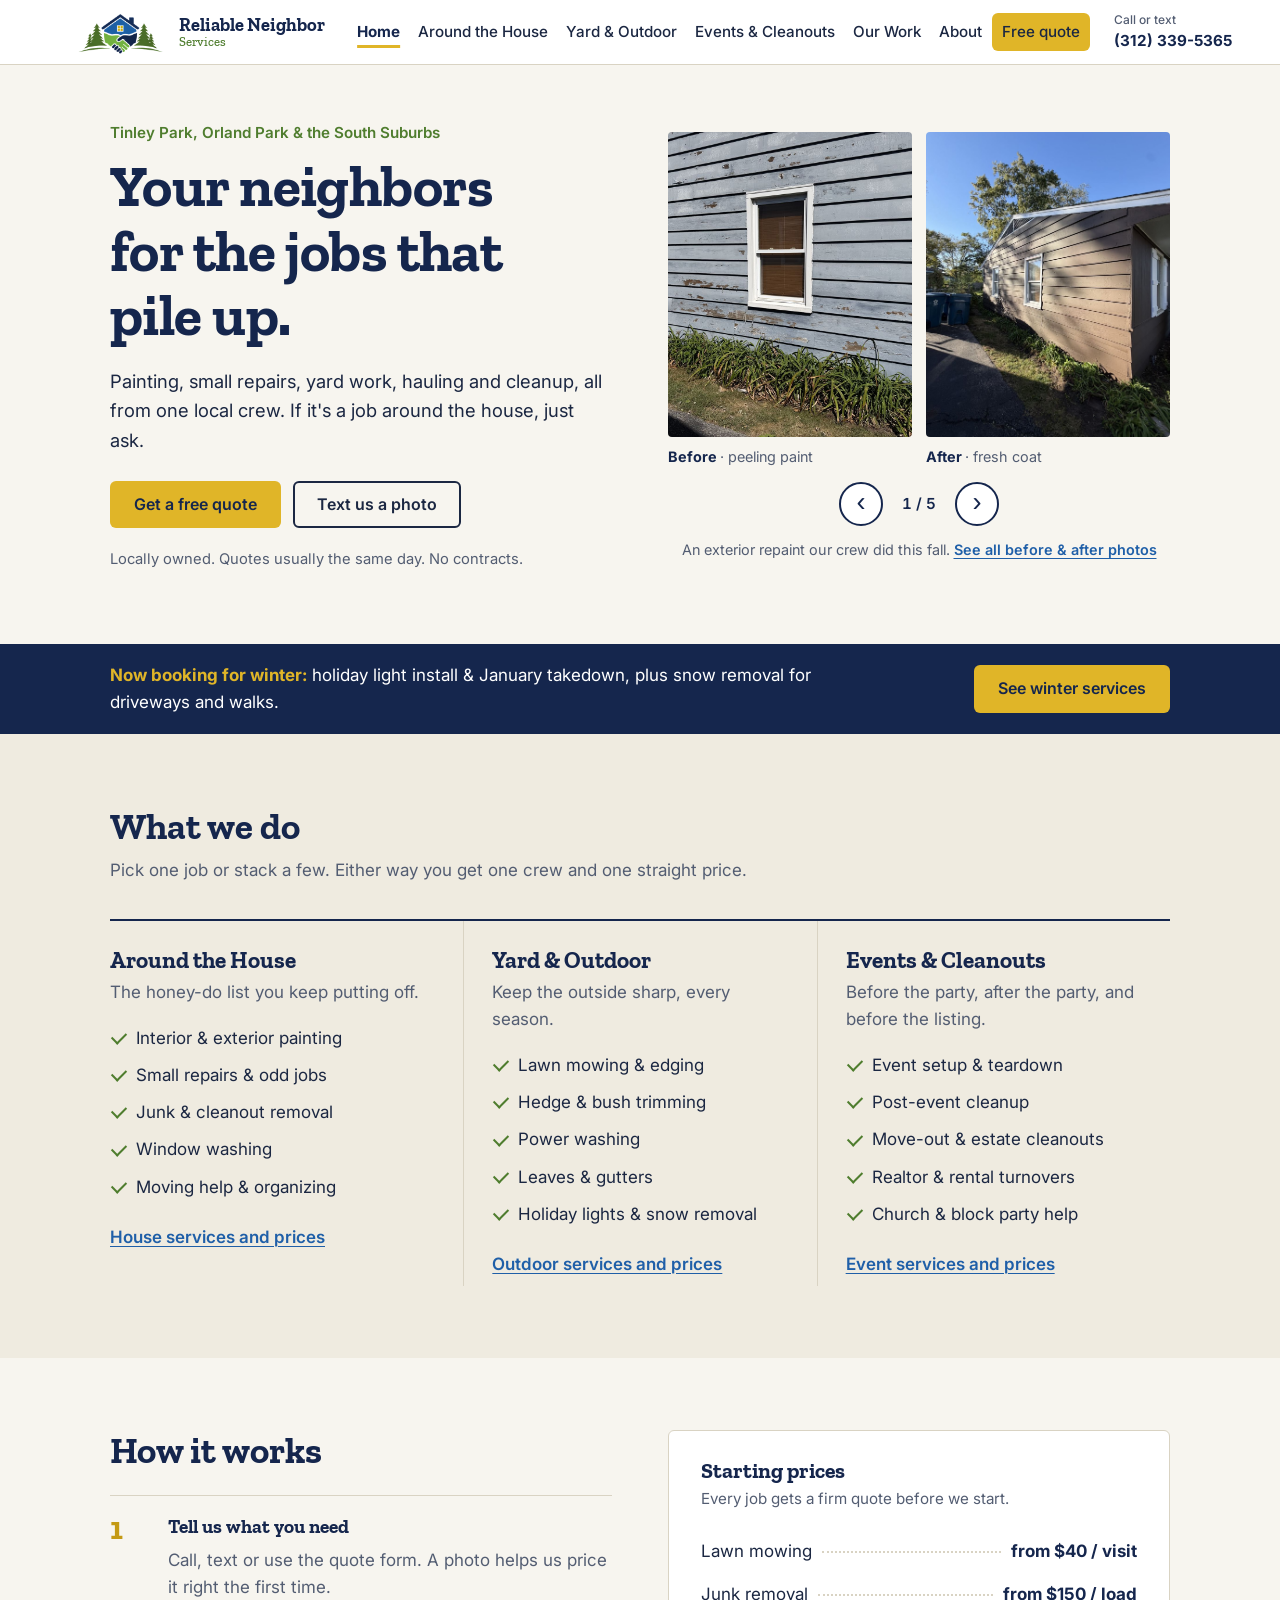
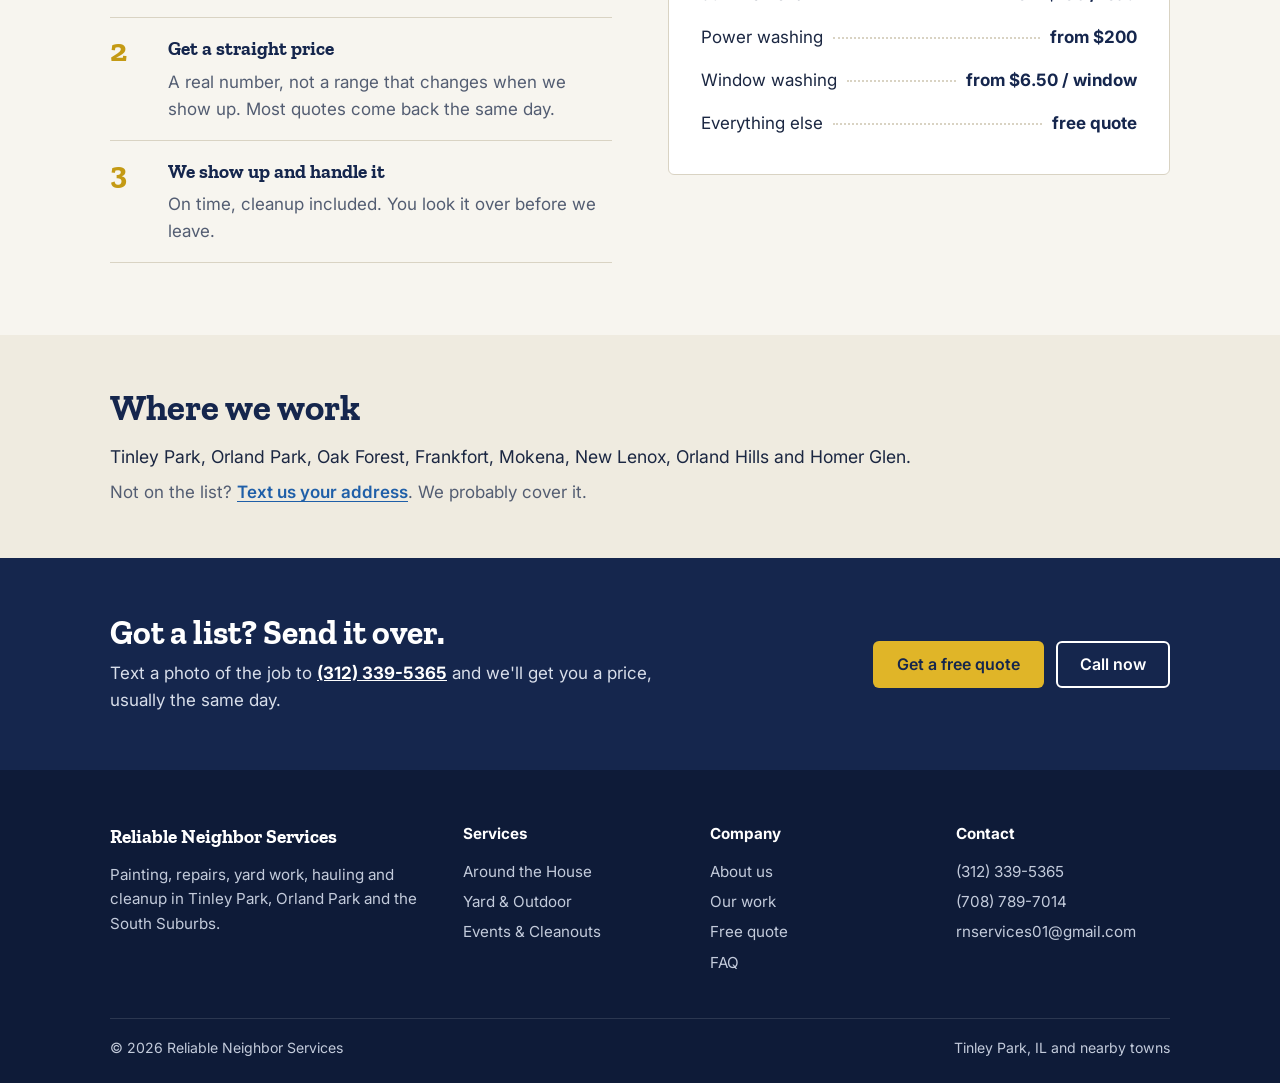
==== commit 888ae411: "Fix header overlap and add before/after photo slider on home page Co-Authored-By: Claude Opus 5.5 <n" ====
--- a/index.html
+++ b/index.html
@@ -59,7 +59,8 @@
         </div>
         <p class="fine">Locally owned. Quotes usually the same day. No contracts.</p>
       </div>
-      <div class="ba">
+      <div class="ba-slider" aria-roledescription="carousel" aria-label="Before and after photos of an exterior repaint">
+        <div class="ba ba-slide" aria-label="Photo 1 of 5">
           <figure>
             <img src="assets/before-siding.jpg" alt="Side of a house with old, peeling light-blue paint on the siding" width="1400" height="1050" loading="eager" />
             <figcaption>Before <span>&middot; peeling paint</span></figcaption>
@@ -68,8 +69,54 @@
             <img src="assets/after-siding.jpg" alt="The same house after our crew repainted the siding a warm brown" width="1050" height="1400" loading="eager" />
             <figcaption>After <span>&middot; fresh coat</span></figcaption>
           </figure>
-          <p class="ba-note">An exterior repaint our crew did this fall. <a class="link" href="work.html">See more before &amp; after photos</a></p>
-        </div>
+        </div>
+        <div class="ba ba-slide" aria-label="Photo 2 of 5" hidden>
+          <figure>
+            <img src="assets/work-front-before.jpg" alt="Front of the ranch house with faded light-blue siding" width="1400" height="1050" loading="lazy" style="object-position: 66% 50%" />
+            <figcaption>Before <span>&middot; front</span></figcaption>
+          </figure>
+          <figure>
+            <img src="assets/work-front-after.jpg" alt="The same house from the front, repainted a deep brown with white trim" width="1400" height="1050" loading="lazy" style="object-position: 66% 50%" />
+            <figcaption>After <span>&middot; front</span></figcaption>
+          </figure>
+        </div>
+        <div class="ba ba-slide" aria-label="Photo 3 of 5" hidden>
+          <figure>
+            <img src="assets/work-deck-before.jpg" alt="Back of the house and deck with faded blue siding" width="1400" height="1050" loading="lazy" style="object-position: 40% 50%" />
+            <figcaption>Before <span>&middot; back &amp; deck</span></figcaption>
+          </figure>
+          <figure>
+            <img src="assets/work-deck-after.jpg" alt="Back of the house and deck after repainting in brown" width="1400" height="1050" loading="lazy" style="object-position: 40% 50%" />
+            <figcaption>After <span>&middot; back &amp; deck</span></figcaption>
+          </figure>
+        </div>
+        <div class="ba ba-slide" aria-label="Photo 4 of 5" hidden>
+          <figure>
+            <img src="assets/work-side-before.jpg" alt="Side wall with peeling, sun-faded blue paint" width="1400" height="1050" loading="lazy" style="object-position: 50% 50%" />
+            <figcaption>Before <span>&middot; side wall</span></figcaption>
+          </figure>
+          <figure>
+            <img src="assets/work-side-after.jpg" alt="The same side wall with a smooth new coat of brown paint" width="1400" height="1050" loading="lazy" style="object-position: 50% 50%" />
+            <figcaption>After <span>&middot; side wall</span></figcaption>
+          </figure>
+        </div>
+        <div class="ba ba-slide" aria-label="Photo 5 of 5" hidden>
+          <figure>
+            <img src="assets/work-drive-before.jpg" alt="Driveway side of the house with worn blue siding" width="1400" height="1050" loading="lazy" style="object-position: 75% 50%" />
+            <figcaption>Before <span>&middot; driveway side</span></figcaption>
+          </figure>
+          <figure>
+            <img src="assets/work-drive-after.jpg" alt="Driveway side of the house after repainting in brown" width="1050" height="1400" loading="lazy" style="object-position: 50% 50%" />
+            <figcaption>After <span>&middot; driveway side</span></figcaption>
+          </figure>
+        </div>
+        <div class="ba-controls" hidden>
+          <button type="button" class="ba-arrow ba-prev" aria-label="Previous photos">&#8249;</button>
+          <span class="ba-count" aria-live="polite">1 / 5</span>
+          <button type="button" class="ba-arrow ba-next" aria-label="Next photos">&#8250;</button>
+        </div>
+        <p class="ba-note">An exterior repaint our crew did this fall. <a class="link" href="work.html">See all before &amp; after photos</a></p>
+      </div>
     </div>
   </section>
 
--- a/style.css
+++ b/style.css
@@ -65,7 +65,8 @@
 /* ---------- Header ---------- */
 header.site { background: #fff; border-bottom: 1px solid var(--line); position: sticky; top: 0; z-index: 50; }
 .head { display: flex; align-items: center; gap: 24px; padding-top: 10px; padding-bottom: 10px; }
-.brand { display: flex; align-items: center; gap: 10px; text-decoration: none; color: var(--navy); }
+header.site .wrap { max-width: 1180px; }
+.brand { display: flex; align-items: center; gap: 10px; flex-shrink: 0; text-decoration: none; color: var(--navy); }
 .brand img { height: 44px; width: auto; }
 .brand span { white-space: nowrap; font-family: "Zilla Slab", serif; font-weight: 700; font-size: 1.15rem; line-height: 1.05; }
 .brand small { display: block; font-size: 0.8rem; font-weight: 500; color: var(--green); }
@@ -77,8 +78,8 @@
 .head-phone { font-weight: 700; color: var(--navy); text-decoration: none; white-space: nowrap; font-size: 0.95rem; }
 .head-phone small { display: block; font-weight: 500; color: var(--soft); font-size: 0.75rem; }
 .menu-btn { display: none; margin-left: auto; background: none; border: 1px solid var(--line); border-radius: 6px; padding: 8px 14px; font-family: inherit; font-size: 0.95rem; font-weight: 600; color: var(--navy); cursor: pointer; }
-@media (max-width: 1180px) { .head-phone { display: none; } }
-@media (max-width: 960px) {
+@media (max-width: 1199px) { .head-phone { display: none; } }
+@media (max-width: 1080px) {
   .menu-btn { display: block; }
   nav.main { display: none; position: absolute; top: 100%; left: 0; right: 0; background: #fff; border-bottom: 1px solid var(--line); }
   nav.main.open { display: block; }
@@ -106,6 +107,15 @@
 .ba figcaption { margin-top: 8px; font-weight: 700; font-size: 0.9rem; color: var(--navy); }
 .ba figcaption span { font-weight: 400; color: var(--soft); }
 .ba-note { grid-column: 1 / -1; font-size: 0.9rem; color: var(--soft); margin-top: 2px; }
+
+/* Home: before/after slider (controls shown by script.js) */
+.ba-slide[hidden] { display: none; }
+.ba-controls { display: flex; align-items: center; justify-content: center; gap: 16px; margin-top: 14px; }
+.ba-controls[hidden] { display: none; }
+.ba-arrow { width: 44px; height: 44px; border-radius: 50%; border: 2px solid var(--navy); background: #fff; color: var(--navy); font-size: 1.7rem; line-height: 1; padding: 0 0 4px; cursor: pointer; display: grid; place-items: center; }
+.ba-arrow:hover { background: var(--navy); color: #fff; }
+.ba-count { min-width: 4ch; text-align: center; font-weight: 600; font-size: 0.95rem; color: var(--navy); font-variant-numeric: tabular-nums; }
+.ba-slider .ba-note { margin-top: 12px; text-align: center; }
 
 /* ---------- Our Work gallery ---------- */
 .work-list { display: grid; gap: 44px; }
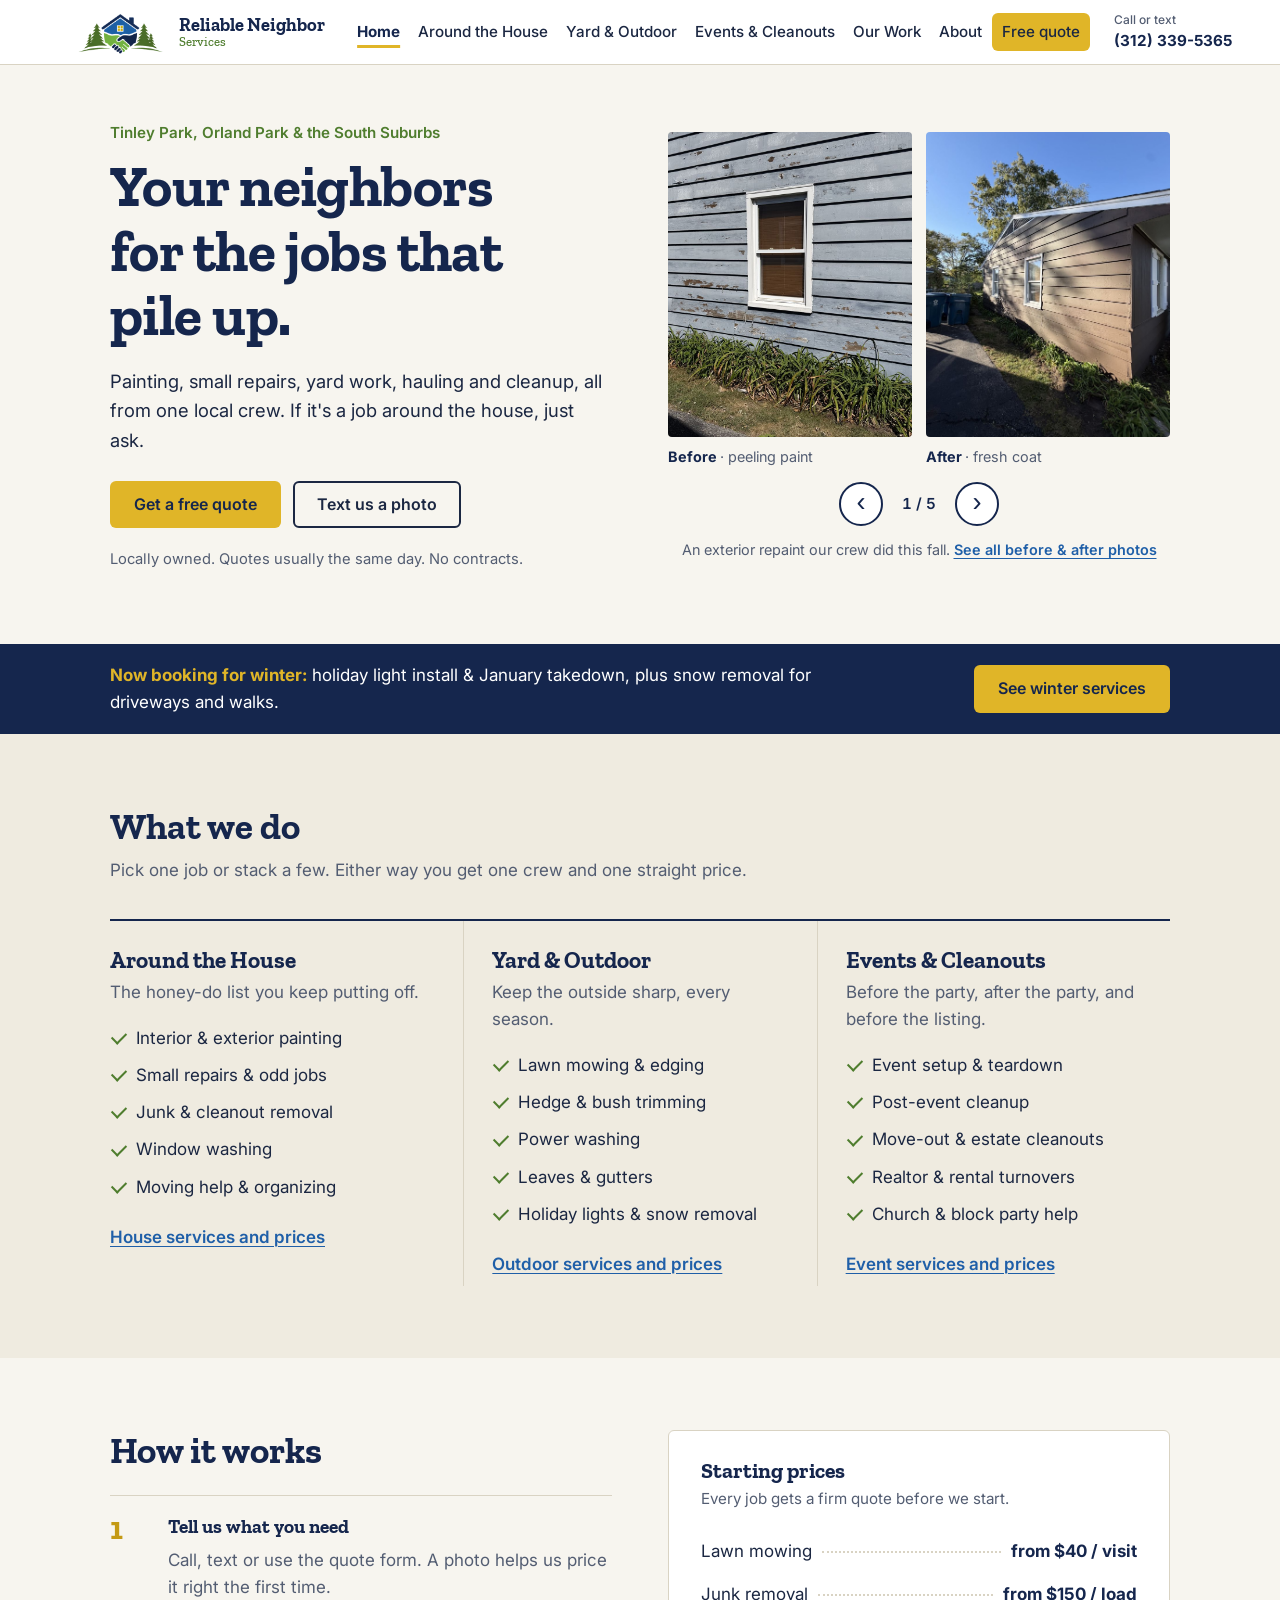
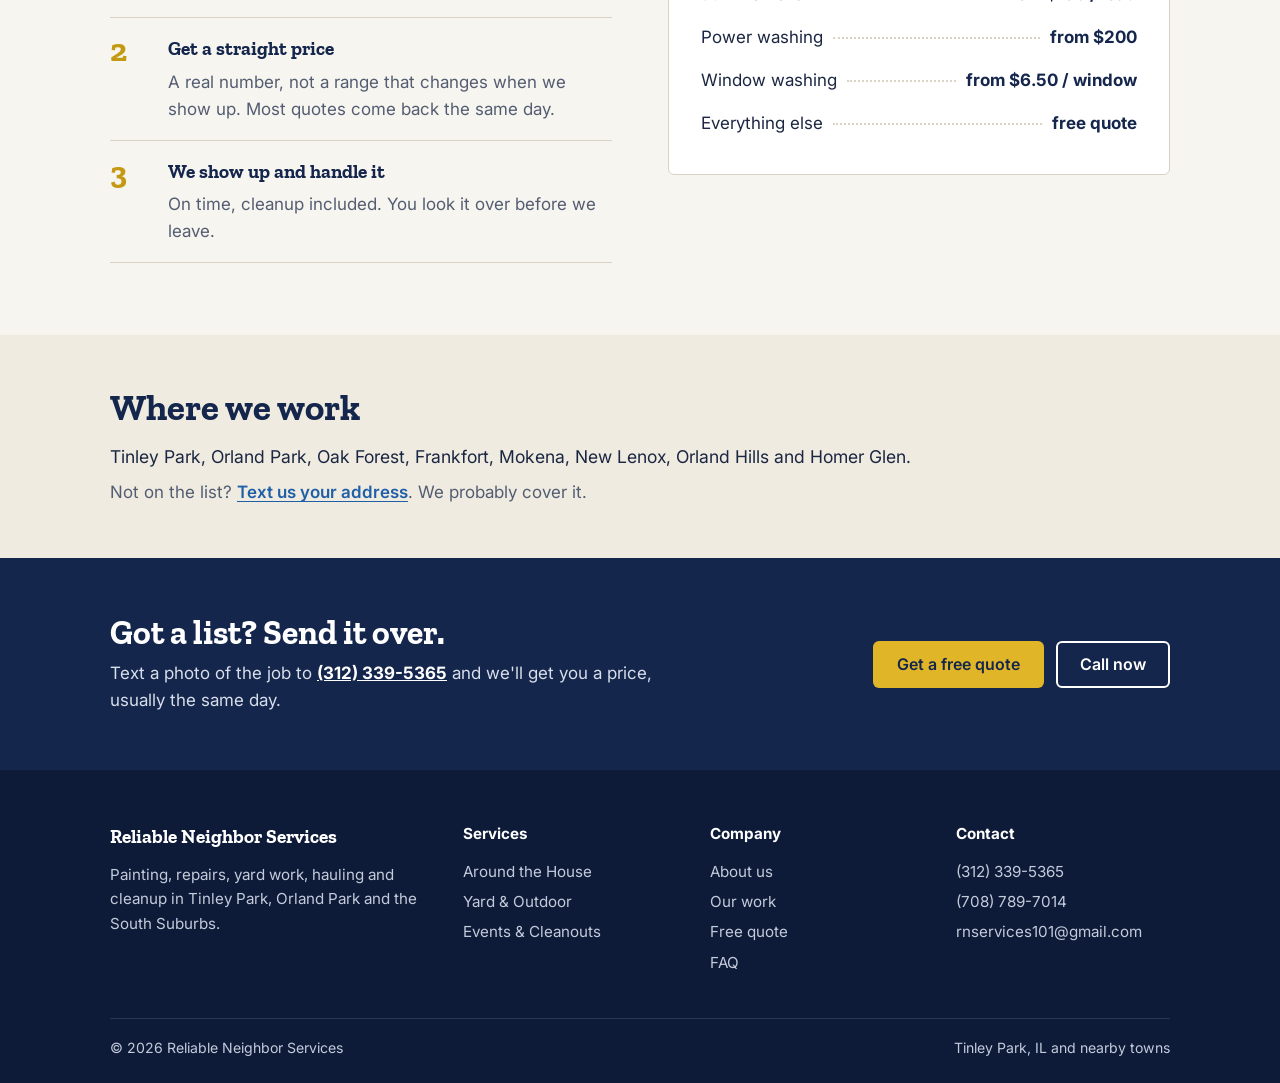
==== commit f6056a13: "Change contact and quote form email to rnservices101@gmail.com Co-Authored-By: Claude Opus 5.5 <nore" ====
--- a/index.html
+++ b/index.html
@@ -18,7 +18,7 @@
   <link rel="stylesheet" href="style.css" />
   <script src="script.js" defer></script>
   <script type="application/ld+json">
-  {"@context":"https://schema.org","@type":"HomeAndConstructionBusiness","name":"Reliable Neighbor Services","url":"https://reliableneighbors.com/","logo":"https://reliableneighbors.com/assets/logo-icon.png","image":"https://reliableneighbors.com/assets/after-siding.jpg","telephone":"+1-312-339-5365","email":"rnservices01@gmail.com","areaServed":["Tinley Park","Orland Park","Oak Forest","Frankfort","Mokena","New Lenox","Orland Hills","Homer Glen"]}
+  {"@context":"https://schema.org","@type":"HomeAndConstructionBusiness","name":"Reliable Neighbor Services","url":"https://reliableneighbors.com/","logo":"https://reliableneighbors.com/assets/logo-icon.png","image":"https://reliableneighbors.com/assets/after-siding.jpg","telephone":"+1-312-339-5365","email":"rnservices101@gmail.com","areaServed":["Tinley Park","Orland Park","Oak Forest","Frankfort","Mokena","New Lenox","Orland Hills","Homer Glen"]}
   </script>
 </head>
 <body>
@@ -252,7 +252,7 @@
         <ul>
           <li><a href="tel:+13123395365">(312) 339-5365</a></li>
           <li><a href="tel:+17087897014">(708) 789-7014</a></li>
-          <li><a href="mailto:rnservices01@gmail.com">rnservices01@gmail.com</a></li>
+          <li><a href="mailto:rnservices101@gmail.com">rnservices101@gmail.com</a></li>
         </ul>
       </div>
     </div>
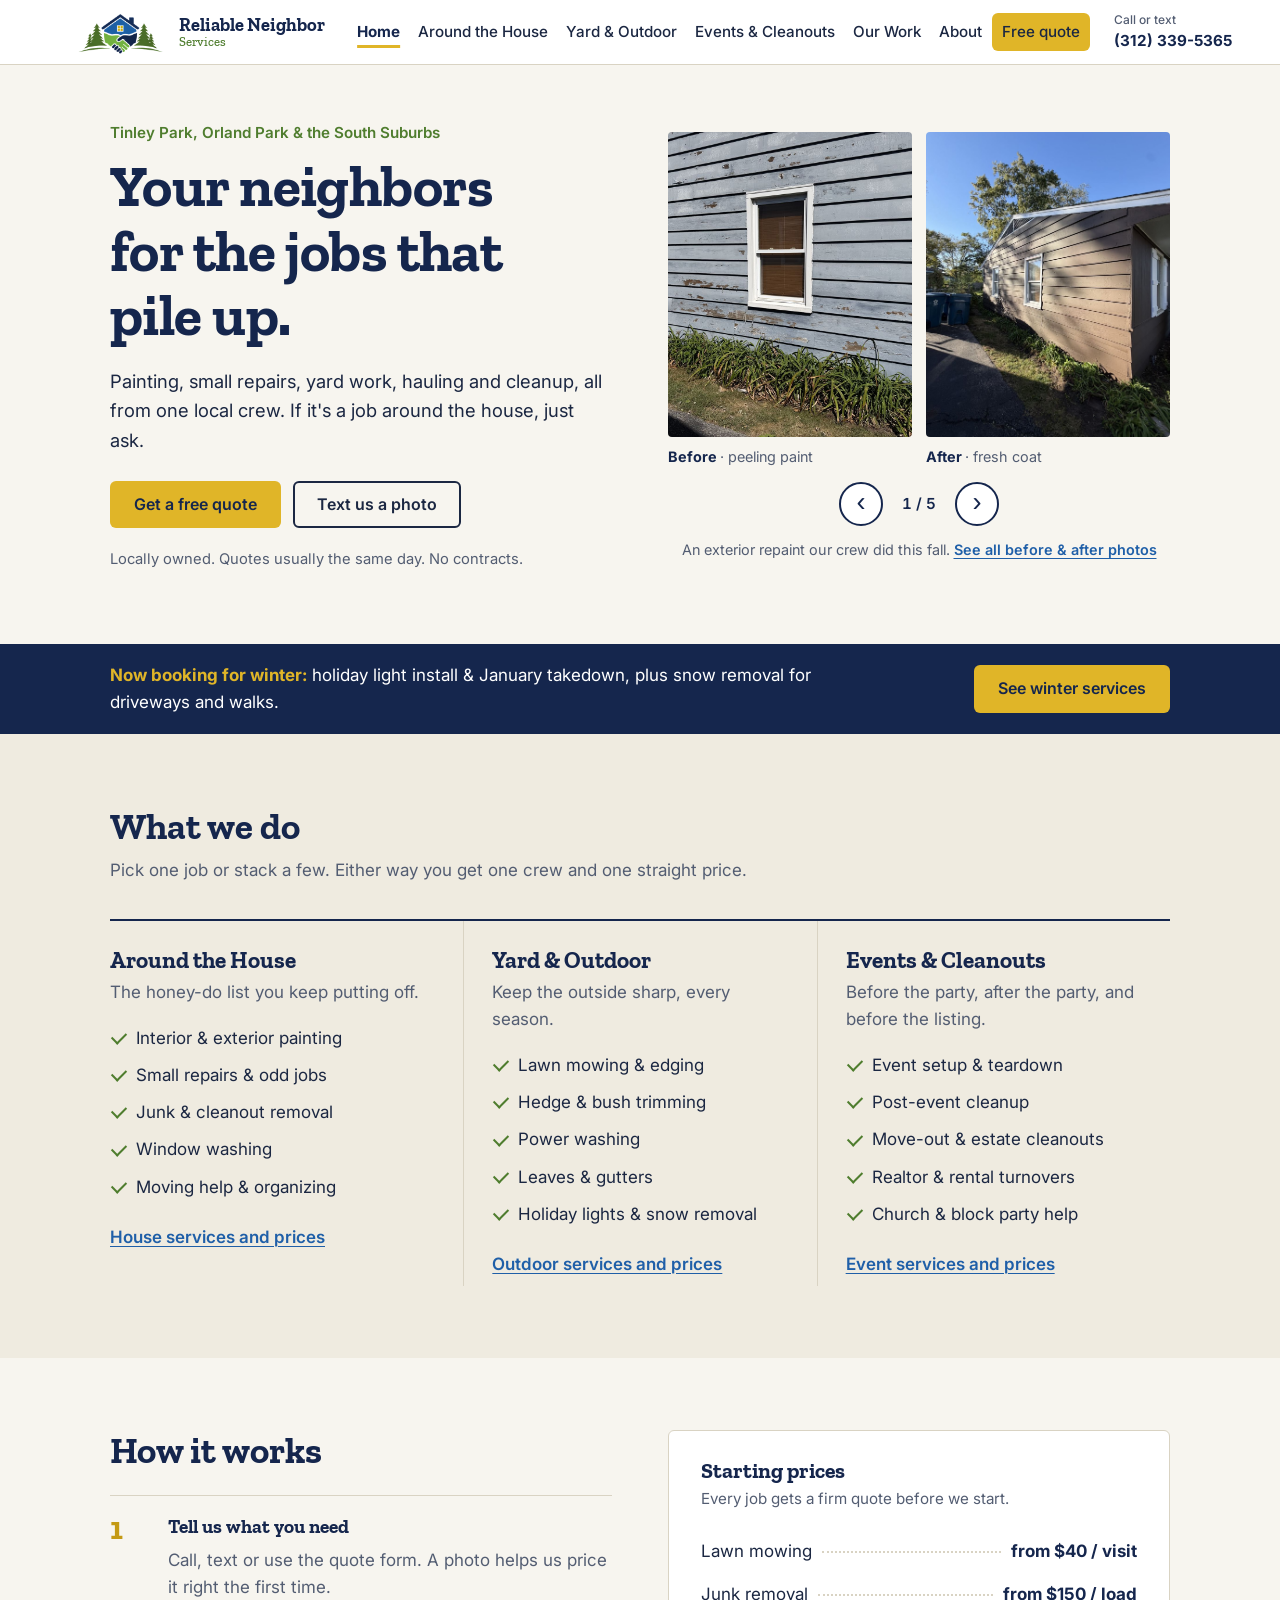
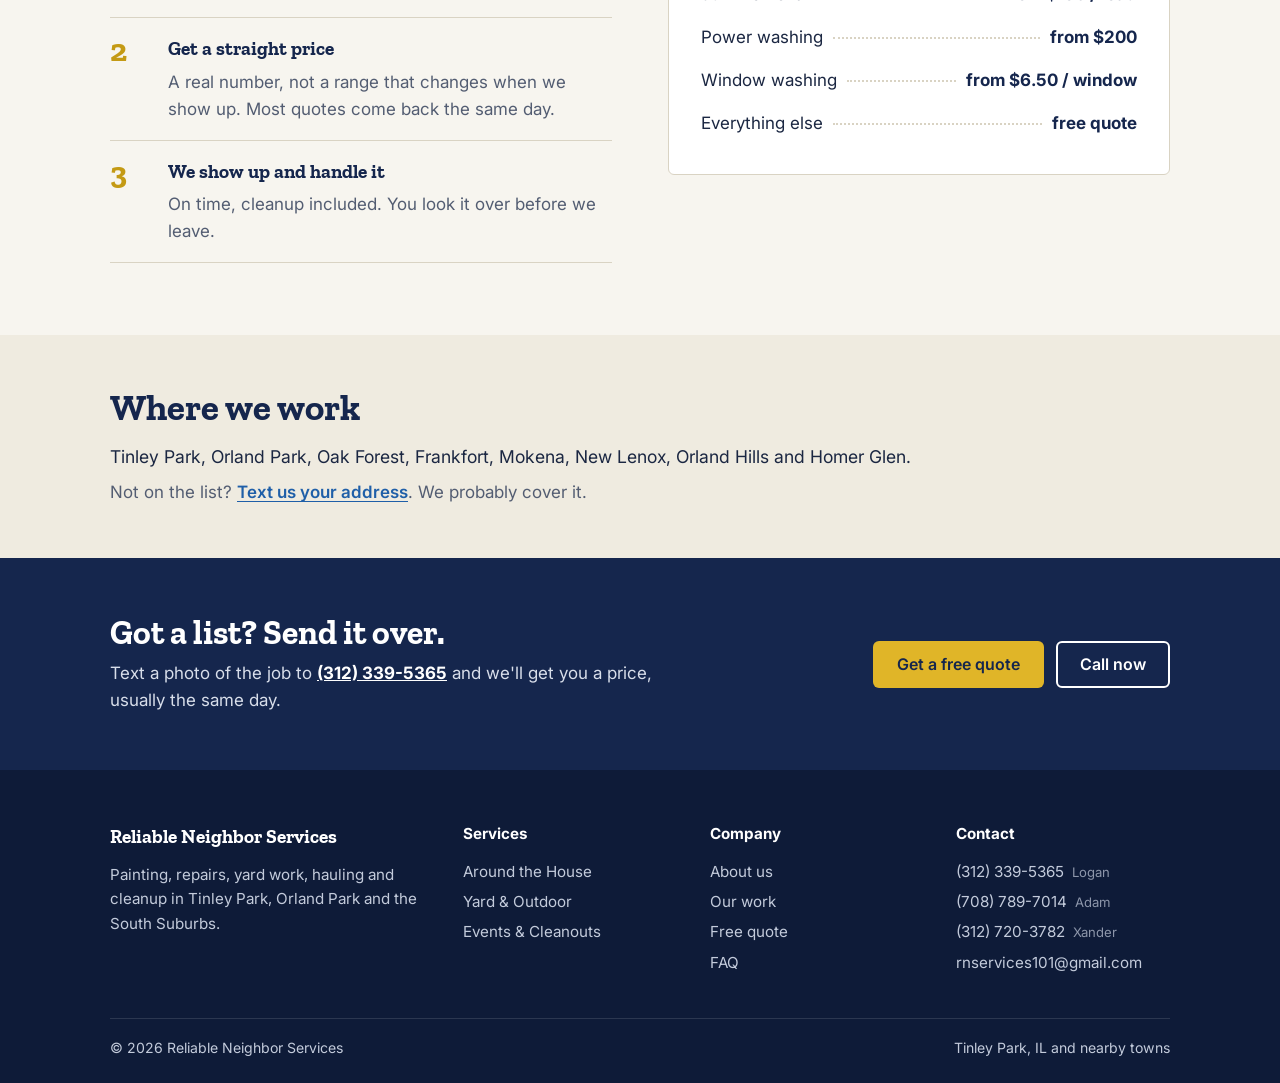
==== commit 85ad35c2: "Fix before/after labels in gallery, add Xander's number and owner contacts on About Co-Authored-By: " ====
--- a/index.html
+++ b/index.html
@@ -72,41 +72,41 @@
         </div>
         <div class="ba ba-slide" aria-label="Photo 2 of 5" hidden>
           <figure>
-            <img src="assets/work-front-before.jpg" alt="Front of the ranch house with faded light-blue siding" width="1400" height="1050" loading="lazy" style="object-position: 66% 50%" />
+            <img src="assets/gallery/exterior-repaint/front-before.jpg" alt="Front of the ranch house with faded light-blue siding" width="1400" height="1050" loading="lazy" style="object-position: 66% 50%" />
             <figcaption>Before <span>&middot; front</span></figcaption>
           </figure>
           <figure>
-            <img src="assets/work-front-after.jpg" alt="The same house from the front, repainted a deep brown with white trim" width="1400" height="1050" loading="lazy" style="object-position: 66% 50%" />
+            <img src="assets/gallery/exterior-repaint/front-after.jpg" alt="The same house from the front, repainted a deep brown with white trim" width="1400" height="1050" loading="lazy" style="object-position: 66% 50%" />
             <figcaption>After <span>&middot; front</span></figcaption>
           </figure>
         </div>
         <div class="ba ba-slide" aria-label="Photo 3 of 5" hidden>
           <figure>
-            <img src="assets/work-deck-before.jpg" alt="Back of the house and deck with faded blue siding" width="1400" height="1050" loading="lazy" style="object-position: 40% 50%" />
+            <img src="assets/gallery/exterior-repaint/deck-before.jpg" alt="Back of the house and deck with faded blue siding" width="1400" height="1050" loading="lazy" style="object-position: 40% 50%" />
             <figcaption>Before <span>&middot; back &amp; deck</span></figcaption>
           </figure>
           <figure>
-            <img src="assets/work-deck-after.jpg" alt="Back of the house and deck after repainting in brown" width="1400" height="1050" loading="lazy" style="object-position: 40% 50%" />
+            <img src="assets/gallery/exterior-repaint/deck-after.jpg" alt="Back of the house and deck after repainting in brown" width="1400" height="1050" loading="lazy" style="object-position: 40% 50%" />
             <figcaption>After <span>&middot; back &amp; deck</span></figcaption>
           </figure>
         </div>
         <div class="ba ba-slide" aria-label="Photo 4 of 5" hidden>
           <figure>
-            <img src="assets/work-side-before.jpg" alt="Side wall with peeling, sun-faded blue paint" width="1400" height="1050" loading="lazy" style="object-position: 50% 50%" />
+            <img src="assets/gallery/exterior-repaint/side-before.jpg" alt="Side wall with peeling, sun-faded blue paint" width="1400" height="1050" loading="lazy" style="object-position: 50% 50%" />
             <figcaption>Before <span>&middot; side wall</span></figcaption>
           </figure>
           <figure>
-            <img src="assets/work-side-after.jpg" alt="The same side wall with a smooth new coat of brown paint" width="1400" height="1050" loading="lazy" style="object-position: 50% 50%" />
+            <img src="assets/gallery/exterior-repaint/side-after.jpg" alt="The same side wall with a smooth new coat of brown paint" width="1400" height="1050" loading="lazy" style="object-position: 50% 50%" />
             <figcaption>After <span>&middot; side wall</span></figcaption>
           </figure>
         </div>
         <div class="ba ba-slide" aria-label="Photo 5 of 5" hidden>
           <figure>
-            <img src="assets/work-drive-before.jpg" alt="Driveway side of the house with worn blue siding" width="1400" height="1050" loading="lazy" style="object-position: 75% 50%" />
+            <img src="assets/gallery/exterior-repaint/drive-before.jpg" alt="Driveway side of the house with worn blue siding" width="1400" height="1050" loading="lazy" style="object-position: 75% 50%" />
             <figcaption>Before <span>&middot; driveway side</span></figcaption>
           </figure>
           <figure>
-            <img src="assets/work-drive-after.jpg" alt="Driveway side of the house after repainting in brown" width="1050" height="1400" loading="lazy" style="object-position: 50% 50%" />
+            <img src="assets/gallery/exterior-repaint/drive-after.jpg" alt="Driveway side of the house after repainting in brown" width="1050" height="1400" loading="lazy" style="object-position: 50% 50%" />
             <figcaption>After <span>&middot; driveway side</span></figcaption>
           </figure>
         </div>
@@ -250,8 +250,9 @@
       <div>
         <h4>Contact</h4>
         <ul>
-          <li><a href="tel:+13123395365">(312) 339-5365</a></li>
-          <li><a href="tel:+17087897014">(708) 789-7014</a></li>
+          <li><a href="tel:+13123395365">(312) 339-5365</a> <span class="who">Logan</span></li>
+          <li><a href="tel:+17087897014">(708) 789-7014</a> <span class="who">Adam</span></li>
+          <li><a href="tel:+13127203782">(312) 720-3782</a> <span class="who">Xander</span></li>
           <li><a href="mailto:rnservices101@gmail.com">rnservices101@gmail.com</a></li>
         </ul>
       </div>
--- a/style.css
+++ b/style.css
@@ -118,13 +118,61 @@
 .ba-slider .ba-note { margin-top: 12px; text-align: center; }
 
 /* ---------- Our Work gallery ---------- */
-.work-list { display: grid; gap: 44px; }
+.work-stats { display: flex; flex-wrap: wrap; gap: 10px 28px; margin-top: 22px; color: #d8deea; font-size: 0.95rem; }
+.work-stats b { color: var(--gold); font-family: "Zilla Slab", Georgia, serif; font-size: 1.5rem; margin-right: 4px; }
+.gallery { padding-top: 40px; }
+.filters { display: flex; flex-wrap: wrap; gap: 8px; margin-bottom: 8px; }
+.filters[hidden] { display: none; }
+.filter { border: 1px solid var(--line); background: #fff; border-radius: 999px; padding: 8px 16px; font: inherit; font-weight: 600; font-size: 0.95rem; color: var(--navy); cursor: pointer; }
+.filter:hover { border-color: var(--navy); }
+.filter[aria-pressed="true"] { background: var(--navy); border-color: var(--navy); color: #fff; }
+.filter .n { font-weight: 500; opacity: 0.65; margin-left: 4px; }
+.project { padding: 44px 0; border-bottom: 1px solid var(--line); scroll-margin-top: 90px; }
+.project[hidden] { display: none; }
+.project-head { max-width: 64ch; margin-bottom: 22px; }
+.project .tag { font-size: 0.78rem; font-weight: 700; letter-spacing: 0.08em; text-transform: uppercase; color: var(--green); }
+.project h2 { font-size: clamp(1.5rem, 2.6vw, 1.95rem); margin-top: 6px; }
+.project-head p:not(.tag) { margin-top: 8px; color: var(--soft); }
+.pairs { display: grid; gap: 14px; }
 .pair { display: grid; grid-template-columns: 1fr 1fr; gap: 14px; }
-.pair figure { margin: 0; }
-.pair img { width: 100%; aspect-ratio: 4 / 3; object-fit: cover; border-radius: 4px; background: var(--paper-2); }
-.pair figcaption { margin-top: 8px; font-weight: 700; font-size: 0.9rem; color: var(--navy); }
-.pair figcaption span { font-weight: 400; color: var(--soft); }
-@media (max-width: 640px) { .pair { grid-template-columns: 1fr; } .work-list { gap: 36px; } }
+.pair figure, .shot { margin: 0; }
+.shots { display: grid; grid-template-columns: repeat(auto-fill, minmax(200px, 1fr)); gap: 14px; }
+.zoom { position: relative; display: block; width: 100%; padding: 0; border: 0; border-radius: 6px; overflow: hidden; background: var(--paper-2); cursor: zoom-in; }
+.zoom img { width: 100%; aspect-ratio: 4 / 3; object-fit: cover; transition: transform 0.35s ease; }
+.shots .zoom img { aspect-ratio: 3 / 4; }
+.zoom:hover img { transform: scale(1.035); }
+.badge { position: absolute; left: 10px; top: 10px; background: var(--navy); color: #fff; font-size: 0.75rem; font-weight: 700; letter-spacing: 0.03em; padding: 4px 10px; border-radius: 999px; }
+.badge.after { background: var(--green); }
+.badge.during { background: var(--gold); color: var(--navy); }
+.filter-empty { padding: 40px 0; color: var(--soft); }
+.filter-empty .link { background: none; border: 0; padding: 0; font: inherit; cursor: pointer; }
+@media (max-width: 640px) {
+  .pair { grid-template-columns: 1fr 1fr; gap: 8px; }
+  .shots { grid-template-columns: 1fr 1fr; gap: 8px; }
+  .badge { left: 6px; top: 6px; font-size: 0.7rem; padding: 3px 8px; }
+  .project { padding: 34px 0; }
+}
+
+/* Photo viewer (Our Work) */
+.lightbox { border: 0; padding: 0; margin: 0; width: 100vw; height: 100vh; max-width: none; max-height: none; background: transparent; color: #fff; }
+.lightbox::backdrop { background: rgba(10, 16, 32, 0.94); }
+.lb-inner { display: grid; grid-template-rows: auto 1fr auto; height: 100%; padding: 14px 16px 18px; }
+.lb-top { display: flex; justify-content: space-between; align-items: center; gap: 16px; }
+.lb-title { font-family: "Zilla Slab", Georgia, serif; font-weight: 700; font-size: 1.15rem; }
+.lb-stage { position: relative; display: flex; align-items: center; justify-content: center; min-height: 0; padding: 12px 0; }
+.lb-stage img { max-width: 100%; max-height: 100%; object-fit: contain; border-radius: 4px; }
+.lb-btn { width: 46px; height: 46px; border-radius: 50%; border: 0; background: rgba(255, 255, 255, 0.92); color: var(--navy); font-size: 1.8rem; line-height: 1; padding: 0 0 4px; cursor: pointer; display: grid; place-items: center; flex-shrink: 0; }
+.lb-btn:hover { background: var(--gold); }
+.lb-prev, .lb-next { position: absolute; top: 50%; transform: translateY(-50%); }
+.lb-prev { left: 4px; }
+.lb-next { right: 4px; }
+.lb-caption { text-align: center; color: #d8deea; font-size: 0.95rem; }
+.lb-count { font-weight: 700; color: #fff; margin-right: 6px; }
+
+/* About: crew photo */
+.crew-photo { margin: 0 0 40px; }
+.crew-photo img { width: 100%; aspect-ratio: 16 / 9; object-fit: cover; object-position: 50% 60%; border-radius: 6px; }
+.crew-photo figcaption { margin-top: 8px; font-size: 0.9rem; color: var(--soft); }
 
 /* ---------- Sub-page header ---------- */
 .page-hero { background: var(--navy); color: #fff; padding: 52px 0 48px; }
@@ -205,6 +253,11 @@
 .member h3 { font-size: 1.3rem; }
 .member .role { color: var(--green); font-weight: 600; font-size: 0.95rem; }
 .member p { color: var(--soft); margin-top: 10px; }
+.member-contact { margin-top: 14px; padding-top: 12px; border-top: 1px solid var(--line); font-size: 0.95rem; }
+.member-contact li { padding: 2px 0; }
+.member-contact a { color: var(--blue); font-weight: 600; text-decoration: none; overflow-wrap: anywhere; }
+.member-contact a:hover { text-decoration: underline; }
+.member-contact li:first-child a { font-family: "Zilla Slab", Georgia, serif; font-size: 1.15rem; color: var(--navy); }
 @media (max-width: 860px) { .team { grid-template-columns: 1fr; gap: 28px; } }
 
 /* Towns */
@@ -264,6 +317,8 @@
 footer.site p { margin-top: 10px; max-width: 34ch; }
 footer.site h4 { color: #fff; font-size: 0.95rem; margin: 0 0 10px; }
 footer.site li { padding: 3px 0; }
+footer.site .who { font-size: 0.82rem; opacity: 0.7; margin-left: 4px; }
+.info .who { font-size: 0.9rem; font-weight: 600; color: var(--soft); margin-left: 6px; }
 .foot-bottom { margin-top: 40px; padding-top: 18px; border-top: 1px solid rgba(255, 255, 255, 0.12); display: flex; justify-content: space-between; flex-wrap: wrap; gap: 10px; font-size: 0.88rem; }
 @media (max-width: 860px) { .foot-grid { grid-template-columns: 1fr 1fr; } }
 @media (max-width: 520px) { .foot-grid { grid-template-columns: 1fr; } }
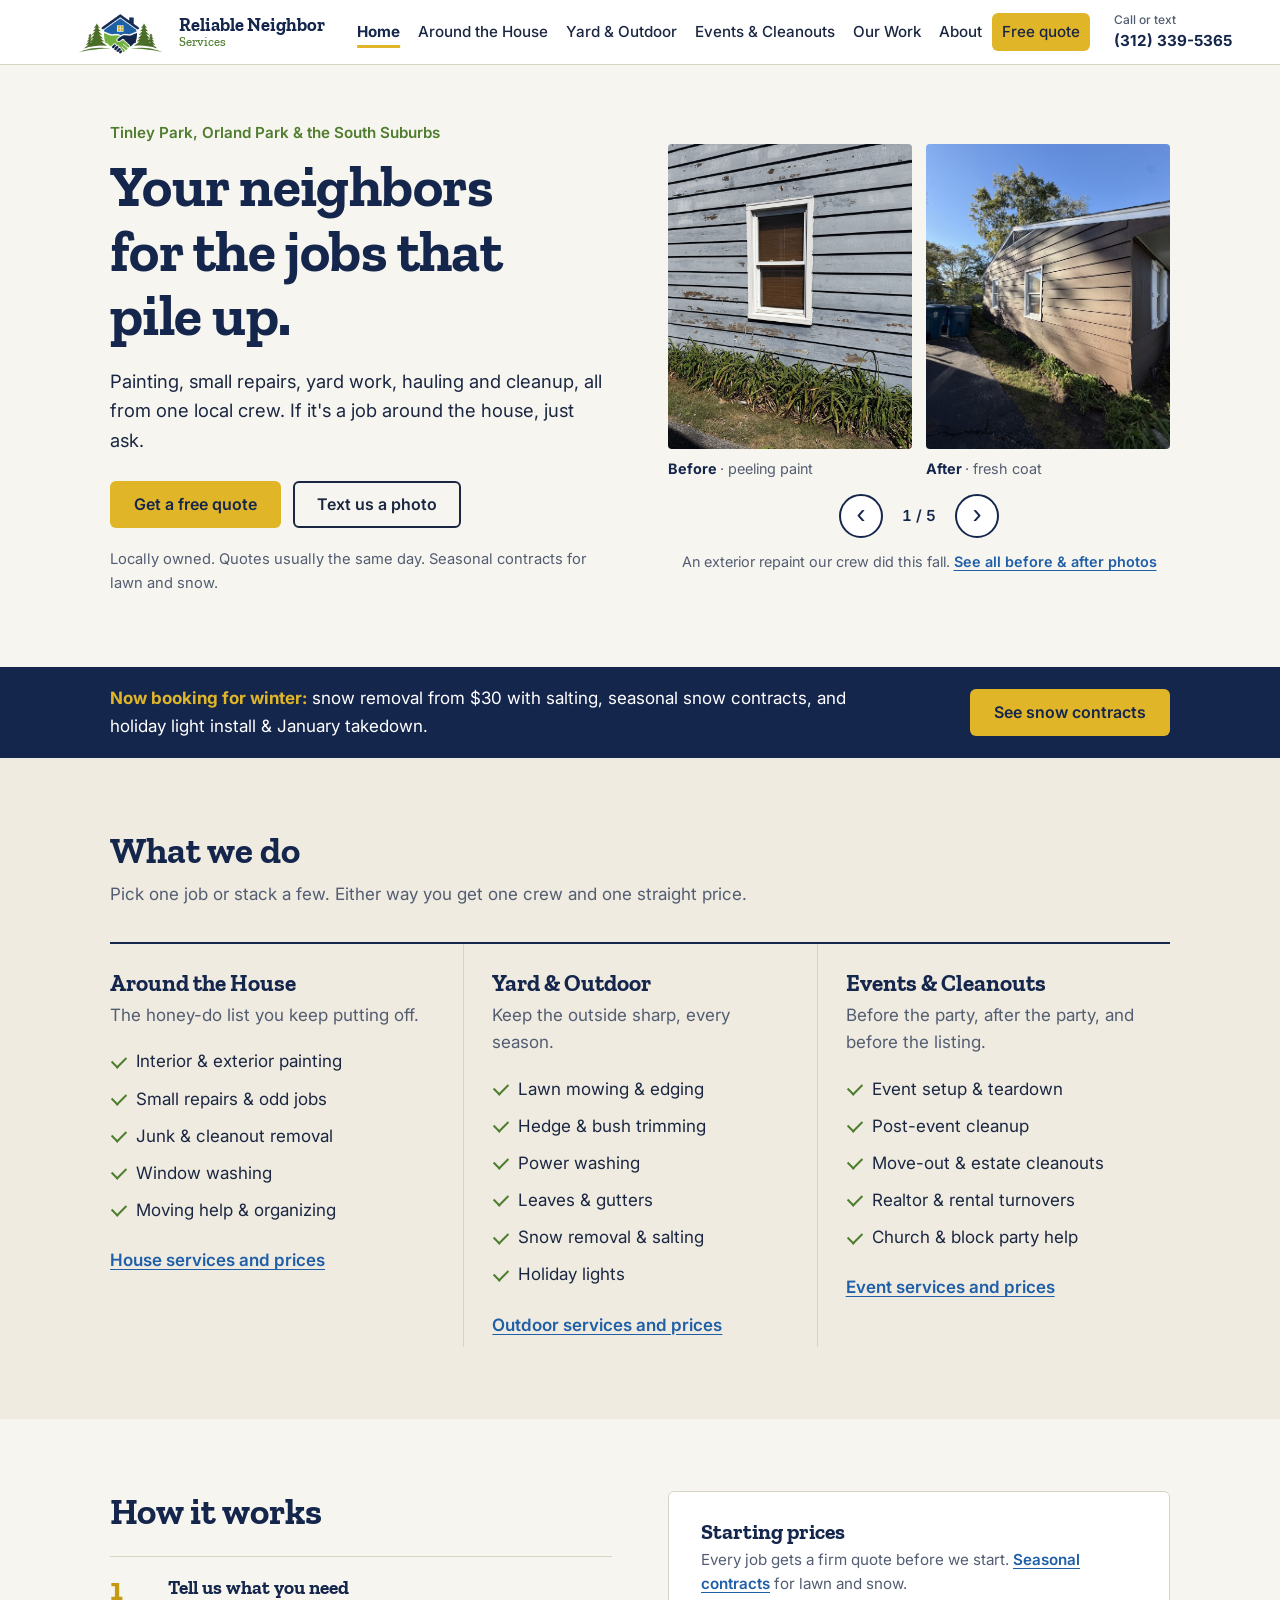
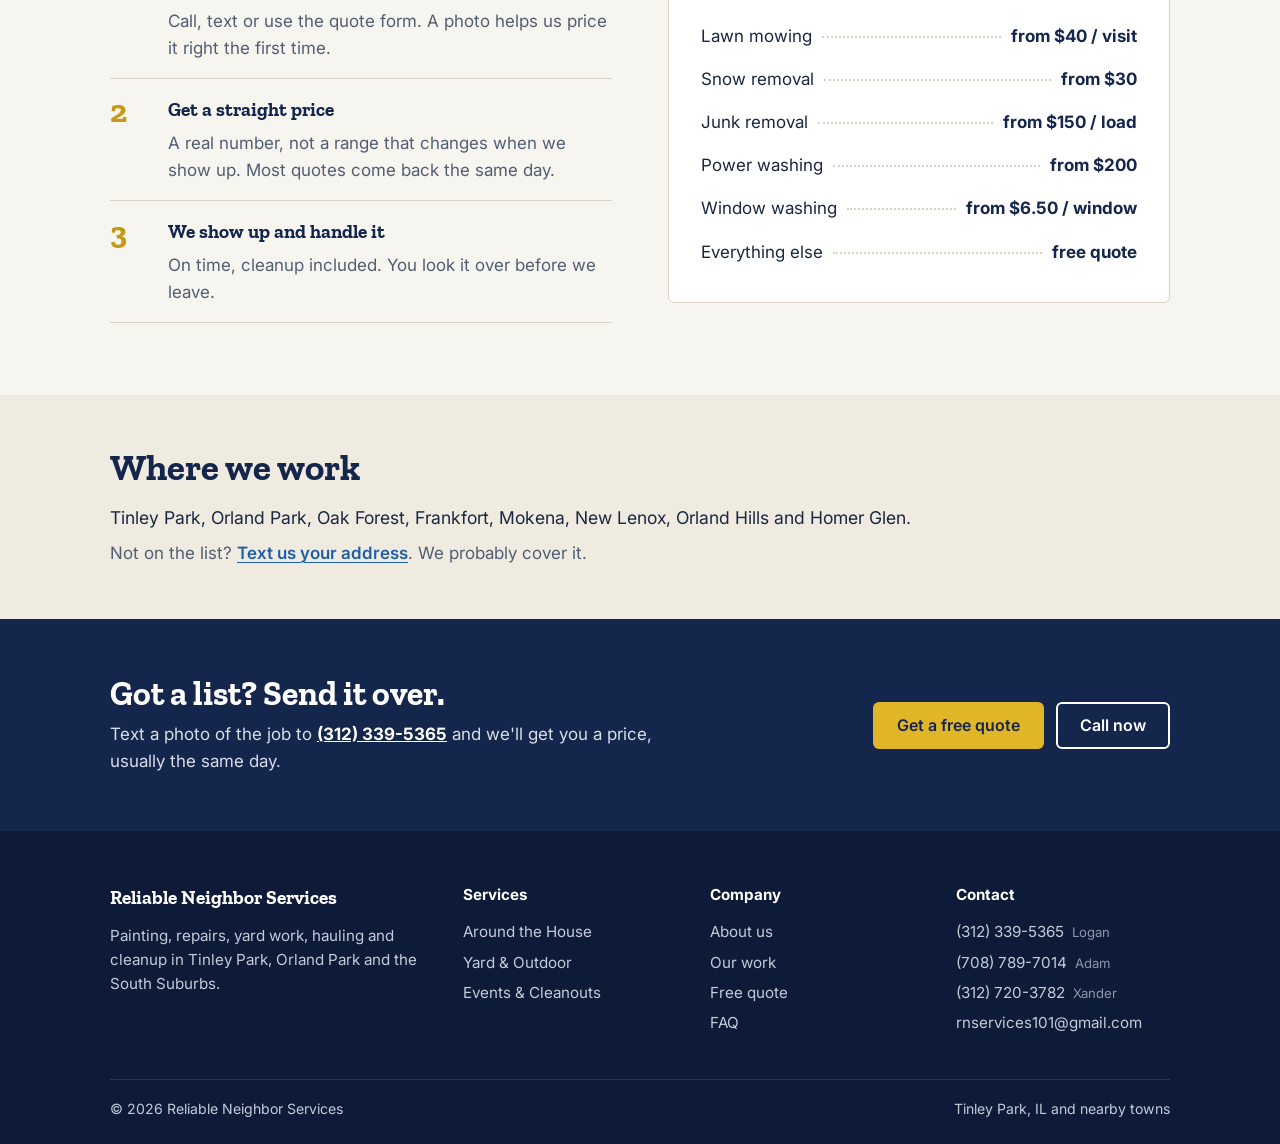
==== commit d2e37d9e: "Add seasonal lawn/snow contracts, snow from $30 with salting, reorder About to match crew photo Co-A" ====
--- a/index.html
+++ b/index.html
@@ -57,7 +57,7 @@
           <a class="btn btn-gold" href="contact.html">Get a free quote</a>
           <a class="btn btn-line" href="sms:+13123395365">Text us a photo</a>
         </div>
-        <p class="fine">Locally owned. Quotes usually the same day. No contracts.</p>
+        <p class="fine">Locally owned. Quotes usually the same day. Seasonal contracts for lawn and snow.</p>
       </div>
       <div class="ba-slider" aria-roledescription="carousel" aria-label="Before and after photos of an exterior repaint">
         <div class="ba ba-slide" aria-label="Photo 1 of 5">
@@ -123,8 +123,8 @@
   <!-- SEASONAL: swap this text each season (spring: lawn & power washing; summer: mowing; fall/winter: below). -->
   <section class="season">
     <div class="wrap season-row">
-      <p><b>Now booking for winter:</b> holiday light install &amp; January takedown, plus snow removal for driveways and walks.</p>
-      <a class="btn btn-gold" href="yard-outdoor.html#seasonal">See winter services</a>
+      <p><b>Now booking for winter:</b> snow removal from $30 with salting, seasonal snow contracts, and holiday light install &amp; January takedown.</p>
+      <a class="btn btn-gold" href="yard-outdoor.html#contracts">See snow contracts</a>
     </div>
   </section>
 
@@ -155,7 +155,8 @@
             <li>Hedge &amp; bush trimming</li>
             <li>Power washing</li>
             <li>Leaves &amp; gutters</li>
-            <li>Holiday lights &amp; snow removal</li>
+            <li>Snow removal &amp; salting</li>
+            <li>Holiday lights</li>
           </ul>
           <a class="link" href="yard-outdoor.html">Outdoor services and prices</a>
         </div>
@@ -187,9 +188,10 @@
       </div>
       <div class="rates">
         <h3>Starting prices</h3>
-        <p class="sub">Every job gets a firm quote before we start.</p>
+        <p class="sub">Every job gets a firm quote before we start. <a class="link" href="yard-outdoor.html#contracts">Seasonal contracts</a> for lawn and snow.</p>
         <ul class="rate-list">
           <li><span class="n">Lawn mowing</span><span class="p">from $40 / visit</span></li>
+          <li><span class="n">Snow removal</span><span class="p">from $30</span></li>
           <li><span class="n">Junk removal</span><span class="p">from $150 / load</span></li>
           <li><span class="n">Power washing</span><span class="p">from $200</span></li>
           <li><span class="n">Window washing</span><span class="p">from $6.50 / window</span></li>
--- a/style.css
+++ b/style.css
@@ -242,6 +242,21 @@
 .svc-list p { grid-column: 1 / -1; color: var(--soft); font-size: 0.98rem; }
 @media (max-width: 760px) { .svc-list { grid-template-columns: 1fr; } }
 
+/* Yard: seasonal contracts */
+.plans { display: grid; grid-template-columns: repeat(3, 1fr); gap: 20px; align-items: stretch; }
+.plan { background: #fff; border: 1px solid var(--line); border-radius: 6px; padding: 28px 26px 24px; display: flex; flex-direction: column; }
+.plan.featured { border: 2px solid var(--gold); box-shadow: 0 10px 28px rgba(21, 38, 77, 0.10); }
+.plan-flag { align-self: flex-start; background: var(--gold); color: var(--navy); font-size: 0.75rem; font-weight: 700; letter-spacing: 0.04em; text-transform: uppercase; padding: 4px 10px; border-radius: 999px; margin-bottom: 12px; }
+.plan h3 { font-size: 1.35rem; }
+.plan-price { margin-top: 6px; font-family: "Zilla Slab", Georgia, serif; font-size: 1.6rem; font-weight: 700; color: var(--navy); }
+.plan-price span { font-family: "Inter", system-ui, sans-serif; font-size: 0.95rem; font-weight: 500; color: var(--soft); }
+.plan .ticks { margin: 16px 0 22px; flex: 1; }
+.plan .btn { align-self: stretch; }
+.plans-more { margin-top: 26px; color: var(--soft); max-width: 80ch; }
+.plans-more b { color: var(--navy); }
+.sec-head p.kicker { color: var(--green); margin: 0 0 6px; }
+@media (max-width: 900px) { .plans { grid-template-columns: 1fr; max-width: 520px; } }
+
 /* Boxed list */
 .box { background: #fff; border: 1px solid var(--line); border-left: 4px solid var(--gold); border-radius: 4px; padding: 24px 28px; }
 .box h3 { font-size: 1.25rem; margin-bottom: 8px; }
